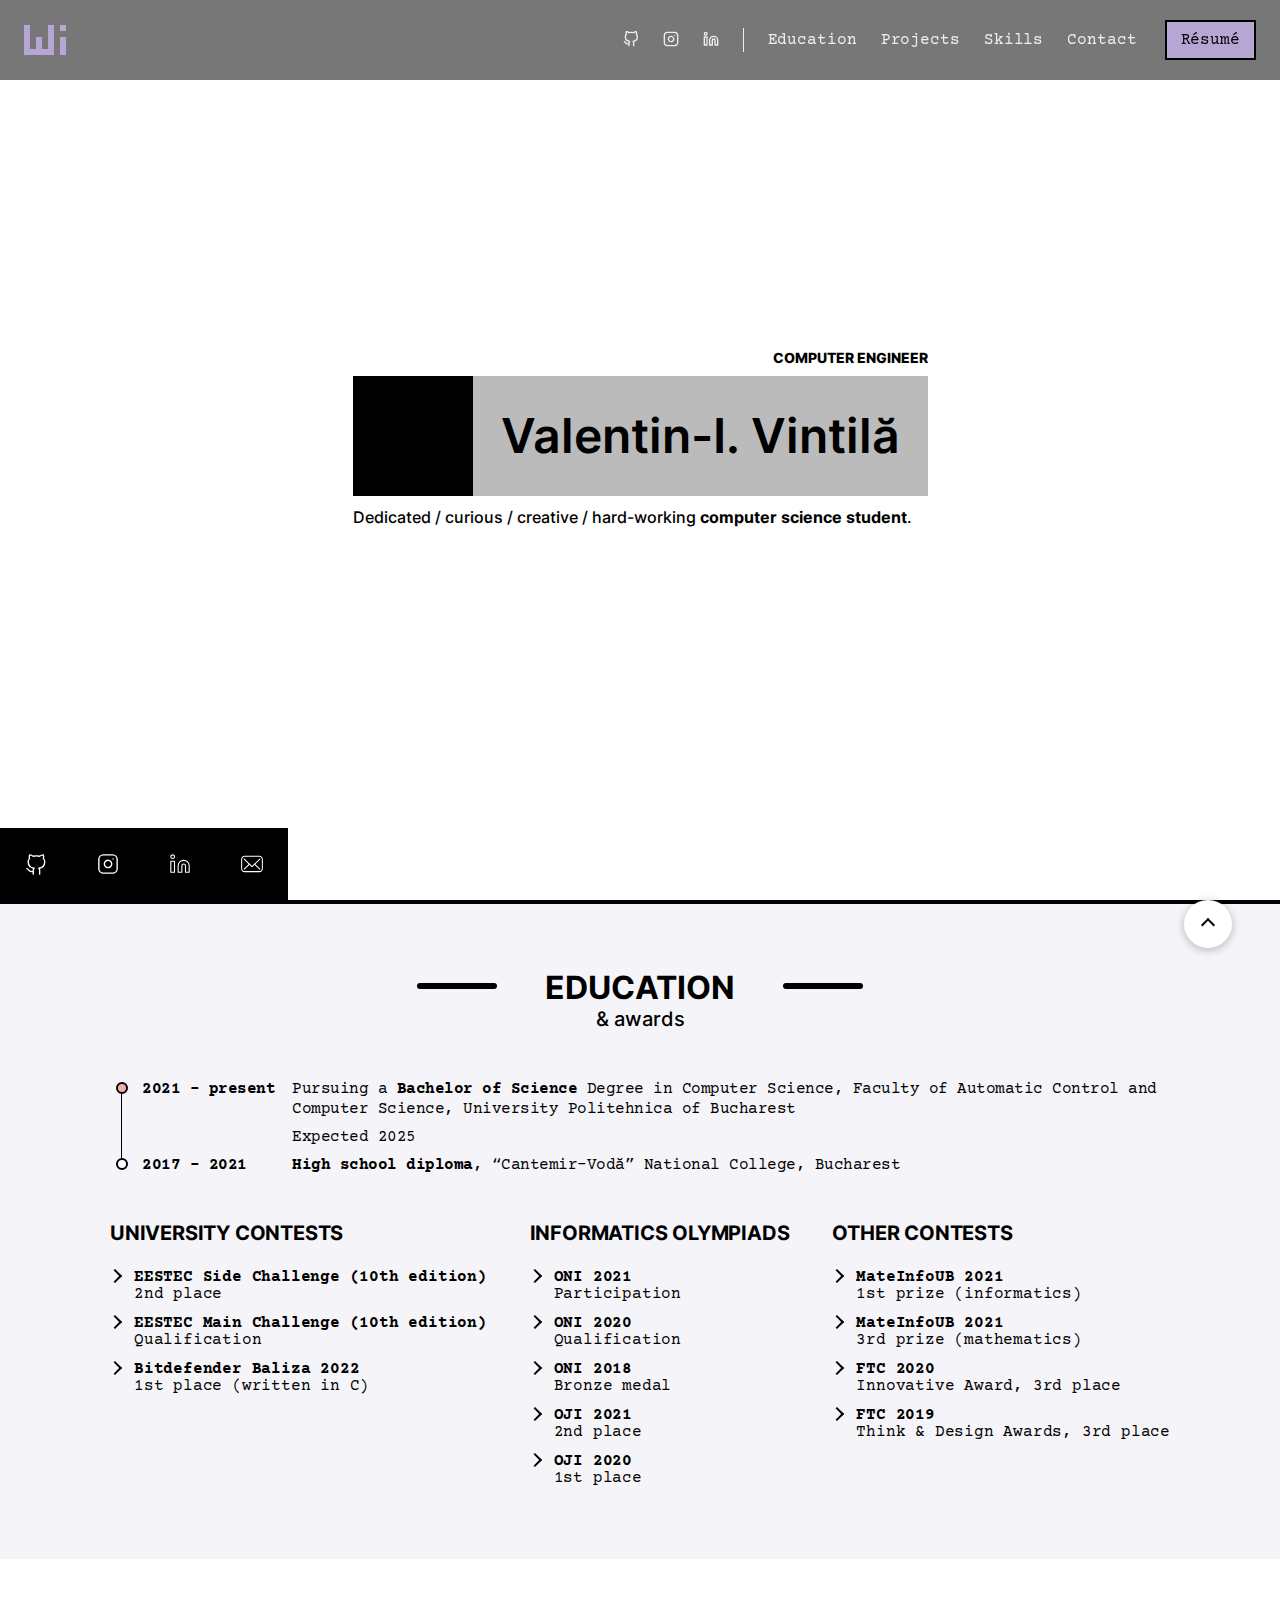
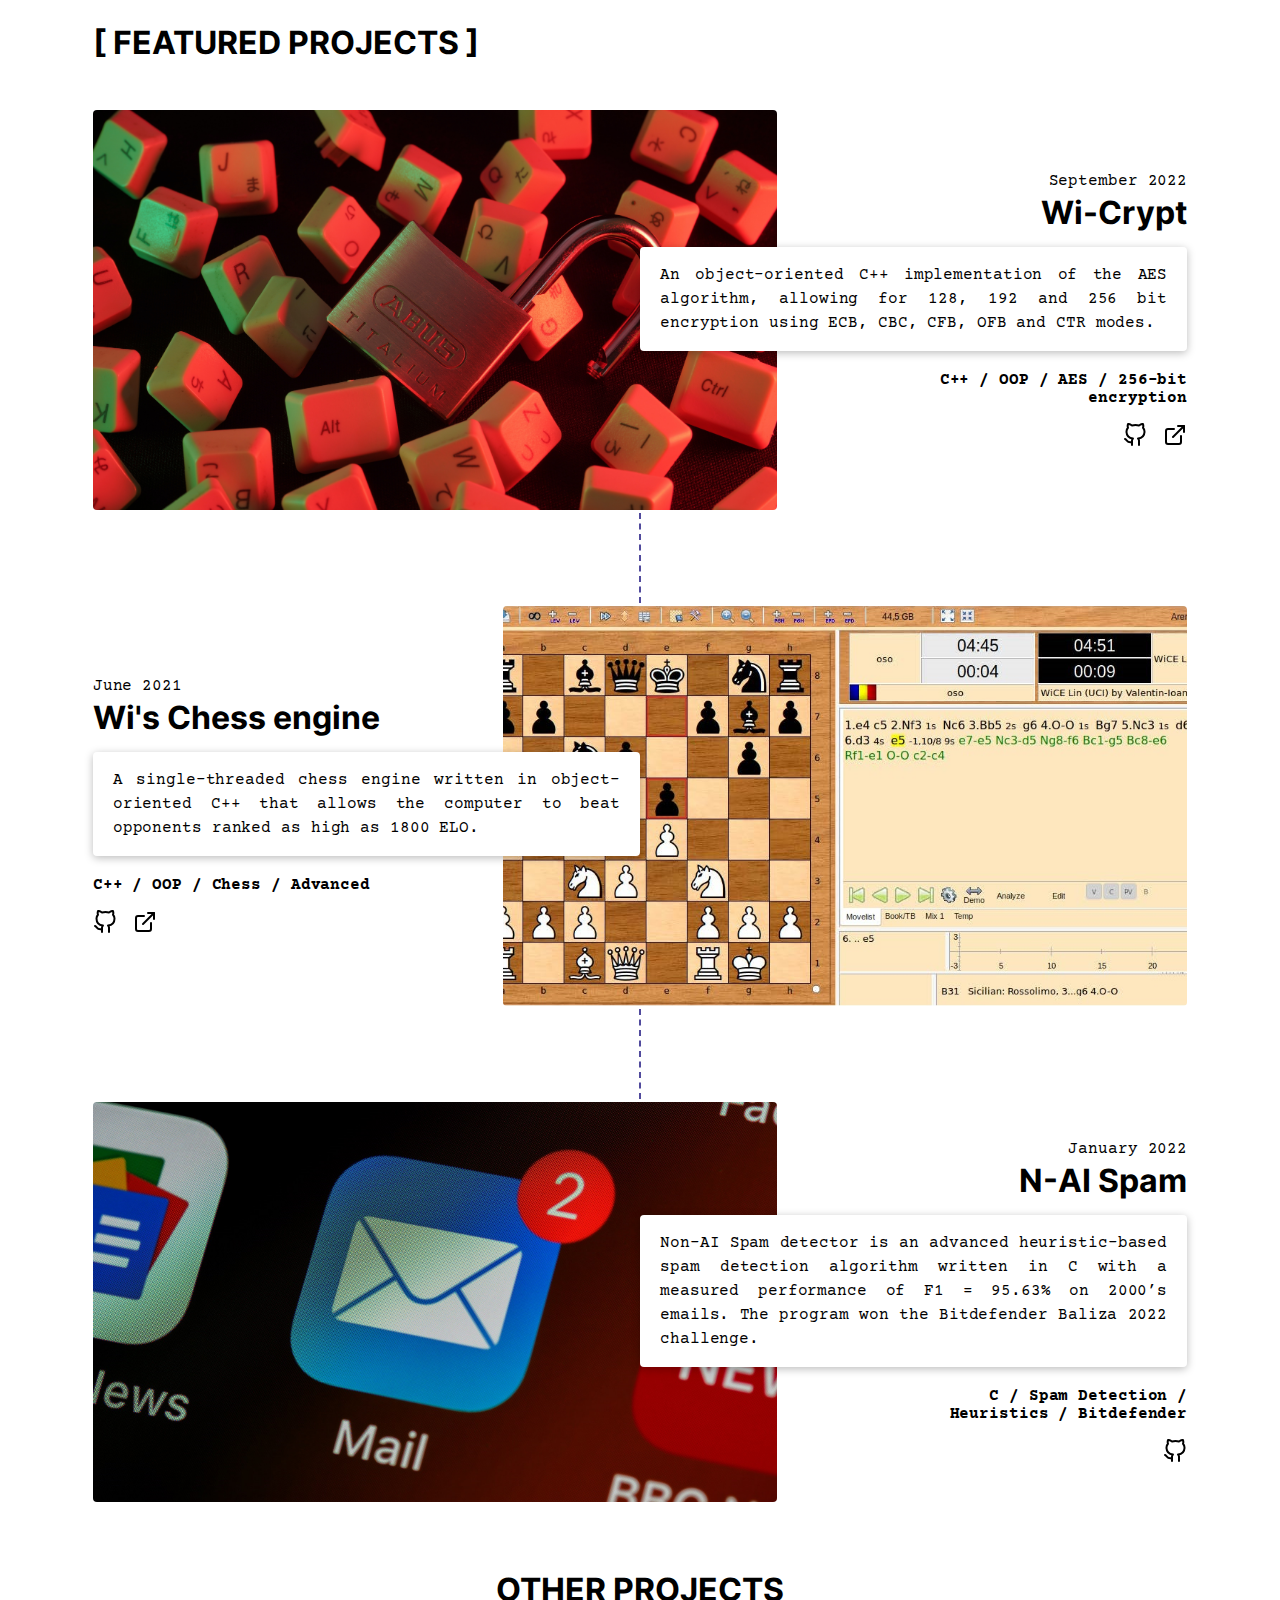
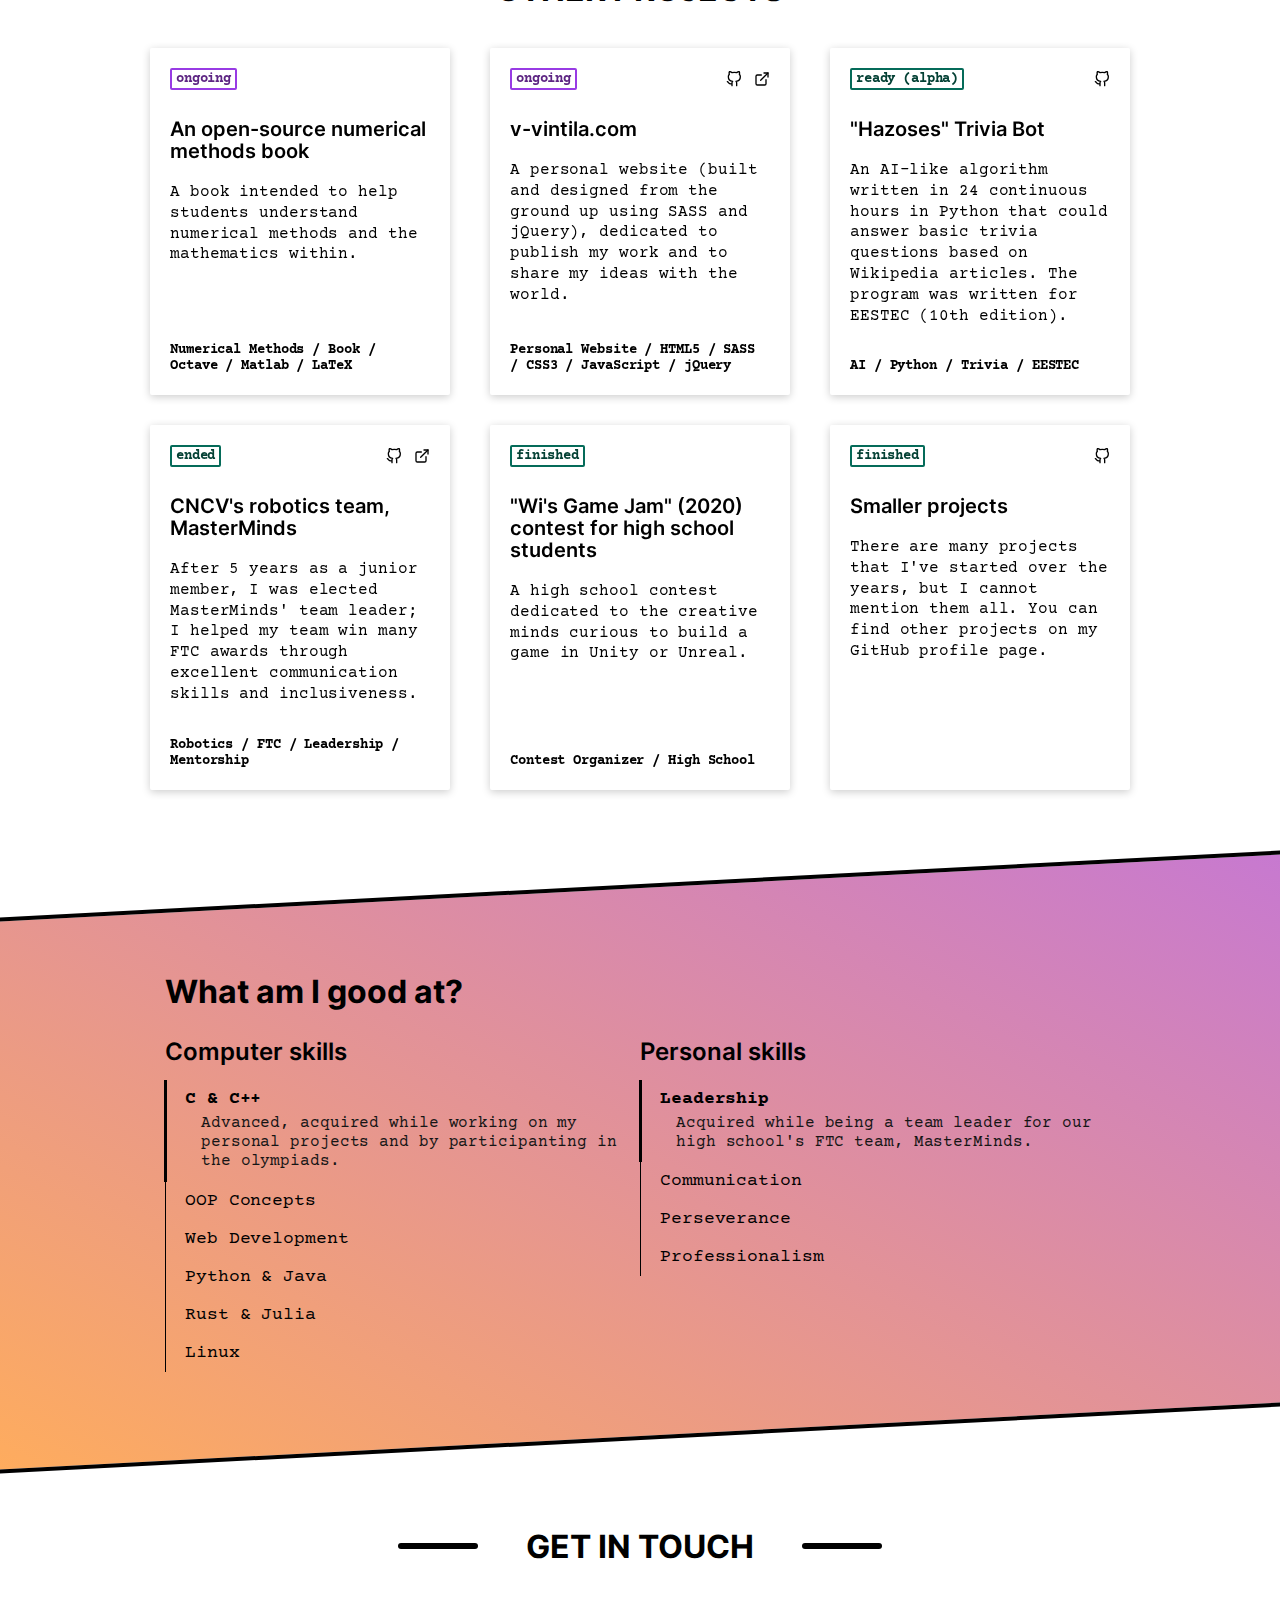
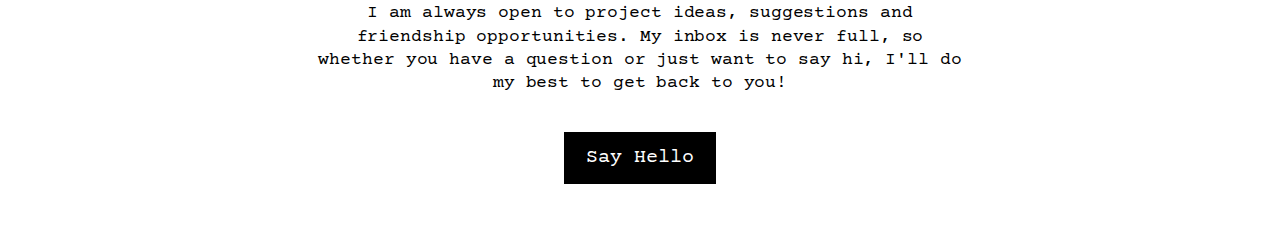
==== index.html @ 5bfdb010 "better front page - still not ready" ====
<!DOCTYPE html>
<html lang="en">
    <head>
		<meta charset="UTF-8">
		<meta http-equiv="X-UA-Compatible" content="IE=edge">
		<meta name="viewport" content="width=device-width, initial-scale=1.0">
        
		<script src="src/jquery-min.js"></script>

		<link rel="stylesheet" href="css/style.css">

        <title>Valentin [ v-vintila ]</title>
    </head>

    <body>
        <section id="index">
            <section id="index-nav-top">
                <div class="logo">
                    <a href="index.html">
                        <svg viewBox="0 0 56 40" height="40" width="56" xmlns="http://www.w3.org/2000/svg" fill="#000">
                            <polygon points="0,0 0,40, 16,40 16,32 8,32 8,0" />
                            <polygon points="16,16 16,40 32,40 32,32 24,32 24,16" />
                            <rect x="32" y="0" width="8" height="40" />
                            <rect x="48" y="0" width="8" height="8" />
                            <rect x="48" y="16" width="8" height="24" />
                        </svg>
                    </a>
                </div>
                <div class="real-options">
                    <div class="option">
                        <a class="img" href="https://github.com/w1bb">
                            <svg class="github" xmlns="http://www.w3.org/2000/svg" role="img" viewBox="0 0 24 24" fill="none" stroke="#000" stroke-width="2" stroke-linecap="round" stroke-linejoin="round" class="feather feather-github"><title>GitHub</title><path d="M9 19c-5 1.5-5-2.5-7-3m14 6v-3.87a3.37 3.37 0 0 0-.94-2.61c3.14-.35 6.44-1.54 6.44-7A5.44 5.44 0 0 0 20 4.77 5.07 5.07 0 0 0 19.91 1S18.73.65 16 2.48a13.38 13.38 0 0 0-7 0C6.27.65 5.09 1 5.09 1A5.07 5.07 0 0 0 5 4.77a5.44 5.44 0 0 0-1.5 3.78c0 5.42 3.3 6.61 6.44 7A3.37 3.37 0 0 0 9 18.13V22"></path></svg>
                        </a>
                    </div>
                    <div class="option">
                        <a class="img" href="https://www.instagram.com/vi.vintila/">
                            <svg class="ig" xmlns="http://www.w3.org/2000/svg" role="img" viewBox="0 0 24 24" fill="none" stroke="#000" stroke-width="2" stroke-linecap="round" stroke-linejoin="round" class="feather feather-instagram"><title>Instagram</title><rect x="2" y="2" width="20" height="20" rx="5" ry="5"></rect><path d="M16 11.37A4 4 0 1 1 12.63 8 4 4 0 0 1 16 11.37z"></path><line x1="17.5" y1="6.5" x2="17.51" y2="6.5"></line></svg>
                        </a>
                    </div>
                    <div class="option">
                        <a class="img" href="https://linkedin.com/in/valentin-vintila">
                            <svg class="linkedin" xmlns="http://www.w3.org/2000/svg" role="img" viewBox="0 0 24 24" fill="none" stroke="#000" stroke-width="2" stroke-linecap="round" stroke-linejoin="round" class="feather feather-linkedin"><title>LinkedIn</title><path d="M16 8a6 6 0 0 1 6 6v7h-4v-7a2 2 0 0 0-2-2 2 2 0 0 0-2 2v7h-4v-7a6 6 0 0 1 6-6z"></path><rect x="2" y="9" width="4" height="12"></rect><circle cx="4" cy="4" r="2"></circle></svg>
                        </a>
                    </div>
                    <span class="separator"></span>
                    <div id="text-options">
                        <div class="option option-text">
                            <a class="text" href="#learn-path" onclick="$('#text-options').removeClass('visible');">Education</a>
                        </div>
                        <div class="option option-text">
                            <a class="text" href="#projects" onclick="$('#text-options').removeClass('visible');">Projects</a>
                        </div>
                        <div class="option option-text">
                            <a class="text" href="#skills" onclick="$('#text-options').removeClass('visible');">Skills</a>
                        </div>
                        <div class="option option-text">
                            <a class="text" href="#get-in-touch" onclick="$('#text-options').removeClass('visible');">Contact</a>
                        </div>
                        <div id="close-button" onclick="$('#text-options').removeClass('visible');">
                            
                        </div>
                    </div>
                </div>
                <div class="download-resume">
                    <a href="download/resume.pdf">
                        <span>Résumé</span>
                    </a>
                </div>
                <div id="burger-menu-icon" onclick="$('#text-options').addClass('visible')">
                    <div class="line"></div>
                    <div class="line"></div>
                    <div class="line"></div>
                </div>
            </section>

            <div id="go-to-top">
                <div class="btn" onclick="go_to_top()"></div>
            </div>

            <section id="index-content">
                <section id="front-page">
                    <div id="front-page-img">
                        <div class="over-filter"></div>
                    </div>
                    <div class="front-page-social-wrapper">
                        <a href="https://github.com/w1bb">
                            <svg class="github" xmlns="http://www.w3.org/2000/svg" role="img" viewBox="0 0 24 24" fill="none" stroke="#fff" stroke-width="1.5" stroke-linecap="round" stroke-linejoin="round" class="feather feather-github"><title>GitHub</title><path d="M9 19c-5 1.5-5-2.5-7-3m14 6v-3.87a3.37 3.37 0 0 0-.94-2.61c3.14-.35 6.44-1.54 6.44-7A5.44 5.44 0 0 0 20 4.77 5.07 5.07 0 0 0 19.91 1S18.73.65 16 2.48a13.38 13.38 0 0 0-7 0C6.27.65 5.09 1 5.09 1A5.07 5.07 0 0 0 5 4.77a5.44 5.44 0 0 0-1.5 3.78c0 5.42 3.3 6.61 6.44 7A3.37 3.37 0 0 0 9 18.13V22"></path></svg>
                        </a>
                        <a href="https://www.instagram.com/vi.vintila/">
                            <svg class="ig" xmlns="http://www.w3.org/2000/svg" role="img" viewBox="0 0 24 24" fill="none" stroke="#fff" stroke-width="1.5" stroke-linecap="round" stroke-linejoin="round" class="feather feather-instagram"><title>Instagram</title><rect x="2" y="2" width="20" height="20" rx="5" ry="5"></rect><path d="M16 11.37A4 4 0 1 1 12.63 8 4 4 0 0 1 16 11.37z"></path><line x1="17.5" y1="6.5" x2="17.51" y2="6.5"></line></svg>
                        </a>
                        <a href="https://linkedin.com/in/valentin-vintila">
                            <svg class="linkedin" xmlns="http://www.w3.org/2000/svg" role="img" viewBox="0 0 24 24" fill="none" stroke="#fff" stroke-width="1.2" stroke-linecap="round" stroke-linejoin="round" class="feather feather-linkedin"><title>LinkedIn</title><path d="M16 8a6 6 0 0 1 6 6v7h-4v-7a2 2 0 0 0-2-2 2 2 0 0 0-2 2v7h-4v-7a6 6 0 0 1 6-6z"></path><rect x="2" y="9" width="4" height="12"></rect><circle cx="4" cy="4" r="2"></circle></svg>
                        </a>
                        <a href="mailto:vintilavalentinioan@gmail.com">
                            <svg version="1.1" viewBox="0 0 256 256" xml:space="preserve" xmlns="http://www.w3.org/2000/svg">
                                <g transform="translate(1.4066 1.4066) scale(2.81)" fill="#fff" stroke-linecap="round">
                                    <path d="m75.546 78.738h-61.091c-7.971 0-14.455-6.484-14.455-14.455v-38.567c0-7.97 6.485-14.455 14.455-14.455h61.091c7.97 0 14.454 6.485 14.454 14.455v38.567c0 7.971-6.484 14.455-14.454 14.455zm-61.091-63.25c-5.64 0-10.228 4.588-10.228 10.228v38.567c0 5.64 4.588 10.229 10.228 10.229h61.091c5.64 0 10.228-4.589 10.228-10.229v-38.567c0-5.64-4.588-10.228-10.228-10.228h-61.091z"/>
                                    <path d="m11.044 25.917c10.804 10.528 21.608 21.055 32.412 31.583 2.014 1.962 5.105-1.122 3.088-3.088-10.804-10.527-21.608-21.055-32.412-31.582-2.014-1.963-5.105 1.122-3.088 3.087z"/>
                                    <path d="m46.544 57.5c10.804-10.527 21.608-21.055 32.412-31.582 2.016-1.965-1.073-5.051-3.088-3.088-10.804 10.527-21.608 21.055-32.412 31.582-2.016 1.965 1.073 5.051 3.088 3.088z"/>
                                    <path d="m78.837 64.952c-7.189-6.818-14.379-13.635-21.568-20.453-2.039-1.933-5.132 1.149-3.088 3.088 7.189 6.818 14.379 13.635 21.568 20.453 2.039 1.933 5.132-1.15 3.088-3.088z"/>
                                    <path d="m14.446 68.039c7.189-6.818 14.379-13.635 21.568-20.453 2.043-1.938-1.048-5.022-3.088-3.088-7.189 6.818-14.379 13.635-21.568 20.453-2.043 1.938 1.048 5.023 3.088 3.088z"/>
                                </g>
                            </svg>
                        </a>
                    </div>
                    <div class="front-page-name-wrapper">
                        <div class="front-page-name">
                            <div class="img-wrapper"></div>
                            <div class="name-wrapper">
                                <div class="name">Valentin-I. Vintilă</div>
                            </div>
                            <div class="position-wrapper">
                                <div class="position">Computer Engineer</div>
                            </div>
                            <div class="marquee-wrapper">
                                <div class="marquee">
                                    <div>
                                        <span>Dedicated / curious / creative / hard-working <b>computer science student</b>.</span>
                                        <span>Dedicated / curious / creative / hard-working <b>computer science student</b>.</span>
                                    </div>
                                </div>
                            </div>
                        </div>
                    </div>
                </section>

                <section id="learn-path">
                    <div class="learn-path-content">
                        <div class="title">Education</div>
                        <div>&amp; awards</div>
                        <div class="items">
                            <div class="item">
                                <div class="time start">2021 - present</div>
                                <div class="details">
                                    <div>Pursuing a <b>Bachelor of Science</b> Degree in Computer Science, Faculty of Automatic Control and Computer Science, University Politehnica of Bucharest</div>
                                    <div>Expected 2025</div>
                                </div>
                            </div>
                            <div class="item">
                                <div class="time end">2017 - 2021</div>
                                <div class="details">
                                    <div><b>High school diploma</b>, “Cantemir-Vodă” National College, Bucharest</div>
                                </div>
                            </div>
                        </div>
                        <div class="all-awards">
                            <div class="one-award left">
                                <div class="award-section-title">University Contests</div>
                                <div class="awards">
                                    <div class="award">
                                        <div class="award">
                                            <div class="name nd">EESTEC Side Challenge (10th edition)</div>
                                            <div class="result">2nd place</div>
                                        </div>
                                        <div class="award">
                                            <div class="name">EESTEC Main Challenge (10th edition)</div>
                                            <div class="result">Qualification</div>
                                        </div>
                                        <div class="award">
                                            <div class="name st">Bitdefender Baliza 2022</div>
                                            <div class="result">1st place (written in C)</div>
                                        </div>
                                    </div>
                                </div>
                            </div>
                            <div class="one-award right">
                                <div class="award-section-title">Informatics Olympiads</div>
                                <div class="awards">
                                    <div class="award">
                                        <div class="award">
                                            <div class="name">ONI 2021</div>
                                            <div class="result">Participation</div>
                                        </div>
                                        <div class="award">
                                            <div class="name">ONI 2020</div>
                                            <div class="result">Qualification</div>
                                        </div>
                                        <div class="award">
                                            <div class="name rd">ONI 2018</div>
                                            <div class="result">Bronze medal</div>
                                        </div>
                                        <div class="award">
                                            <div class="name nd">OJI 2021</div>
                                            <div class="result">2nd place</div>
                                        </div>
                                        <div class="award">
                                            <div class="name st">OJI 2020</div>
                                            <div class="result">1st place</div>
                                        </div>
                                    </div>
                                </div>
                            </div>
                            <div class="one-award center">
                                <div class="award-section-title">Other contests</div>
                                <div class="awards">
                                    <div class="award">
                                        <div class="award">
                                            <div class="name st">MateInfoUB 2021</div>
                                            <div class="result">1st prize (informatics)</div>
                                        </div>
                                        <div class="award">
                                            <div class="name rd">MateInfoUB 2021</div>
                                            <div class="result">3rd prize (mathematics)</div>
                                        </div>
                                        <div class="award">
                                            <div class="name rd">FTC 2020</div>
                                            <div class="result">Innovative Award, 3rd place</div>
                                        </div>
                                        <div class="award">
                                            <div class="name rd">FTC 2019</div>
                                            <div class="result">Think & Design Awards, 3rd place</div>
                                        </div>
                                    </div>
                                </div>
                            </div>
                        </div>
                    </div>
                </section>

                <section id="projects">
                    <div class="projects-content">
                        <div class="title">[ Featured Projects ]</div>
                        <div class="content">
                            <div class="project left">
                                <div class="img WI-CRYPT"></div>
                                <div class="text article-trigger proj-WI-CRYPT">
                                    <div class="date-info">September 2022</div>
                                    <div class="project-title">Wi-Crypt</div>
                                    <div class="project-description">
                                        An object-oriented C++ implementation of the AES algorithm, allowing for 128, 192 and 256 bit encryption using ECB, CBC, CFB, OFB and CTR modes.
                                    </div>
                                    <div class="tags">C++ / OOP / AES / 256-bit encryption</div>
                                    <div class="links">
                                        <a href="https://www.github.com/w1bb" class="to-github">
                                            <svg xmlns="http://www.w3.org/2000/svg" role="img" viewBox="0 0 24 24" fill="none" stroke="black" stroke-width="2" stroke-linecap="round" stroke-linejoin="round" class="feather feather-github"><title>GitHub</title><path d="M9 19c-5 1.5-5-2.5-7-3m14 6v-3.87a3.37 3.37 0 0 0-.94-2.61c3.14-.35 6.44-1.54 6.44-7A5.44 5.44 0 0 0 20 4.77 5.07 5.07 0 0 0 19.91 1S18.73.65 16 2.48a13.38 13.38 0 0 0-7 0C6.27.65 5.09 1 5.09 1A5.07 5.07 0 0 0 5 4.77a5.44 5.44 0 0 0-1.5 3.78c0 5.42 3.3 6.61 6.44 7A3.37 3.37 0 0 0 9 18.13V22"></path></svg>
                                        </a>
                                        <a href="https://en.wikipedia.org/wiki/Advanced_Encryption_Standard" class="to-github">
                                            <svg xmlns="http://www.w3.org/2000/svg" role="img" viewBox="0 0 24 24" fill="none" stroke="black" stroke-width="2" stroke-linecap="round" stroke-linejoin="round" class="feather feather-external-link"><title>External Link</title><path d="M18 13v6a2 2 0 0 1-2 2H5a2 2 0 0 1-2-2V8a2 2 0 0 1 2-2h6"></path><polyline points="15 3 21 3 21 9"></polyline><line x1="10" y1="14" x2="21" y2="3"></line></svg>
                                        </a>
                                    </div>
                                </div>
                            </div>
                            <div class="project right">
                                <div class="img WICE"></div>
                                <div class="text article-trigger proj-WICE">
                                    <div class="date-info">June 2021</div>
                                    <div class="project-title">Wi's Chess engine</div>
                                    <div class="project-description">
                                        A single-threaded chess engine written in object-oriented C++ that allows the computer to beat opponents ranked as high as 1800 ELO.
                                    </div>
                                    <div class="tags">C++ / OOP / Chess / Advanced</div>
                                    <div class="links">
                                        <a href="https://www.github.com/w1bb" class="to-github">
                                            <svg xmlns="http://www.w3.org/2000/svg" role="img" viewBox="0 0 24 24" fill="none" stroke="black" stroke-width="2" stroke-linecap="round" stroke-linejoin="round" class="feather feather-github"><title>GitHub</title><path d="M9 19c-5 1.5-5-2.5-7-3m14 6v-3.87a3.37 3.37 0 0 0-.94-2.61c3.14-.35 6.44-1.54 6.44-7A5.44 5.44 0 0 0 20 4.77 5.07 5.07 0 0 0 19.91 1S18.73.65 16 2.48a13.38 13.38 0 0 0-7 0C6.27.65 5.09 1 5.09 1A5.07 5.07 0 0 0 5 4.77a5.44 5.44 0 0 0-1.5 3.78c0 5.42 3.3 6.61 6.44 7A3.37 3.37 0 0 0 9 18.13V22"></path></svg>
                                        </a>
                                        <a href="https://en.wikipedia.org/wiki/Chess_engine" class="to-github">
                                            <svg xmlns="http://www.w3.org/2000/svg" role="img" viewBox="0 0 24 24" fill="none" stroke="black" stroke-width="2" stroke-linecap="round" stroke-linejoin="round" class="feather feather-external-link"><title>External Link</title><path d="M18 13v6a2 2 0 0 1-2 2H5a2 2 0 0 1-2-2V8a2 2 0 0 1 2-2h6"></path><polyline points="15 3 21 3 21 9"></polyline><line x1="10" y1="14" x2="21" y2="3"></line></svg>
                                        </a>
                                    </div>
                                </div>
                            </div>
                            <div class="project left last">
                                <div class="img N-AI-SPAM"></div>
                                <div class="text article-trigger proj-N-AI-SPAM">
                                    <div class="date-info">January 2022</div>
                                    <div class="project-title">N-AI Spam</div>
                                    <div class="project-description">
                                        Non-AI Spam detector is an advanced heuristic-based spam detection algorithm written in C with a measured performance of F1 = 95.63% on 2000’s emails. The program won the Bitdefender Baliza 2022 challenge.                                    </div>
                                    <div class="tags">C / Spam Detection / Heuristics / Bitdefender</div>
                                    <div class="links">
                                        <a href="https://www.github.com/w1bb" class="to-github">
                                            <svg xmlns="http://www.w3.org/2000/svg" role="img" viewBox="0 0 24 24" fill="none" stroke="black" stroke-width="2" stroke-linecap="round" stroke-linejoin="round" class="feather feather-github"><title>GitHub</title><path d="M9 19c-5 1.5-5-2.5-7-3m14 6v-3.87a3.37 3.37 0 0 0-.94-2.61c3.14-.35 6.44-1.54 6.44-7A5.44 5.44 0 0 0 20 4.77 5.07 5.07 0 0 0 19.91 1S18.73.65 16 2.48a13.38 13.38 0 0 0-7 0C6.27.65 5.09 1 5.09 1A5.07 5.07 0 0 0 5 4.77a5.44 5.44 0 0 0-1.5 3.78c0 5.42 3.3 6.61 6.44 7A3.37 3.37 0 0 0 9 18.13V22"></path></svg>
                                        </a>
                                    </div>
                                </div>
                            </div>
                        </div>
                    </div>
                </section>

                <section id="other-projects">
                    <div class="projects-content">
                        <div class="title">Other Projects</div>
                        <div class="content">
                            <div class="row">
                                <div class="item-wrapper">
                                    <div class="item article-trigger proj-MN" data-tilt data-tilt-reverse="true" data-tilt-max="5" data-tilt-scale="1.02">
                                        <div class="top-bar">
                                            <div class="status og">ongoing</div>
                                            <div class="links">
                                            </div>
                                        </div>
                                        <div class="project-title">An open-source numerical methods book</div>
                                        <div class="project-description">
                                            A book intended to help students understand numerical methods and the mathematics within.
                                        </div>
                                        <div class="tags">Numerical Methods / Book / Octave / Matlab / LaTeX</div>
                                    </div>
                                </div>
                                <div class="item-wrapper">
                                    <div class="item article-trigger proj-V-VINTILA" data-tilt data-tilt-reverse="true" data-tilt-max="5" data-tilt-scale="1.02">
                                        <div class="top-bar">
                                            <div class="status og">ongoing</div>
                                            <div class="links">
                                                <a href="https://www.github.com/w1bb" class="to-github">
                                                    <svg xmlns="http://www.w3.org/2000/svg" role="img" viewBox="0 0 24 24" fill="none" stroke="black" stroke-width="2" stroke-linecap="round" stroke-linejoin="round" class="feather feather-github"><title>GitHub</title><path d="M9 19c-5 1.5-5-2.5-7-3m14 6v-3.87a3.37 3.37 0 0 0-.94-2.61c3.14-.35 6.44-1.54 6.44-7A5.44 5.44 0 0 0 20 4.77 5.07 5.07 0 0 0 19.91 1S18.73.65 16 2.48a13.38 13.38 0 0 0-7 0C6.27.65 5.09 1 5.09 1A5.07 5.07 0 0 0 5 4.77a5.44 5.44 0 0 0-1.5 3.78c0 5.42 3.3 6.61 6.44 7A3.37 3.37 0 0 0 9 18.13V22"></path></svg>
                                                </a>
                                                <a href="https://v-vintila.com" class="">
                                                    <svg xmlns="http://www.w3.org/2000/svg" role="img" viewBox="0 0 24 24" fill="none" stroke="black" stroke-width="2" stroke-linecap="round" stroke-linejoin="round" class="feather feather-external-link"><title>External Link</title><path d="M18 13v6a2 2 0 0 1-2 2H5a2 2 0 0 1-2-2V8a2 2 0 0 1 2-2h6"></path><polyline points="15 3 21 3 21 9"></polyline><line x1="10" y1="14" x2="21" y2="3"></line></svg>
                                                </a>
                                            </div>
                                        </div>
                                        <div class="project-title">v-vintila.com</div>
                                        <div class="project-description">
                                            A personal website (built and designed from the ground up using SASS and jQuery), dedicated to publish my work and to share my ideas with the world.
                                        </div>
                                        <div class="tags">Personal Website / HTML5 / SASS / CSS3 / JavaScript / jQuery</div>
                                    </div>
                                </div>
                                <div class="item-wrapper">
                                    <div class="item article-trigger proj-HAZOSES" data-tilt data-tilt-reverse="true" data-tilt-max="5" data-tilt-scale="1.02">
                                        <div class="top-bar">
                                            <div class="status done">ready (alpha)</div>
                                            <div class="links">
                                                <a href="https://www.github.com/w1bb" class="to-github">
                                                    <svg xmlns="http://www.w3.org/2000/svg" role="img" viewBox="0 0 24 24" fill="none" stroke="black" stroke-width="2" stroke-linecap="round" stroke-linejoin="round" class="feather feather-github"><title>GitHub</title><path d="M9 19c-5 1.5-5-2.5-7-3m14 6v-3.87a3.37 3.37 0 0 0-.94-2.61c3.14-.35 6.44-1.54 6.44-7A5.44 5.44 0 0 0 20 4.77 5.07 5.07 0 0 0 19.91 1S18.73.65 16 2.48a13.38 13.38 0 0 0-7 0C6.27.65 5.09 1 5.09 1A5.07 5.07 0 0 0 5 4.77a5.44 5.44 0 0 0-1.5 3.78c0 5.42 3.3 6.61 6.44 7A3.37 3.37 0 0 0 9 18.13V22"></path></svg>
                                                </a>
                                            </div>
                                        </div>
                                        <div class="project-title">"Hazoses" Trivia Bot</div>
                                        <div class="project-description">
                                            An AI-like algorithm written in 24 continuous hours in Python that could answer basic trivia questions based on Wikipedia articles. The program was written for EESTEC (10th edition).
                                        </div>
                                        <div class="tags">AI / Python / Trivia / EESTEC</div>
                                    </div>
                                </div>
                            </div>
                            <div class="row">
                                <div class="item-wrapper">
                                    <div class="item article-trigger proj-MasterMinds" data-tilt data-tilt-reverse="true" data-tilt-max="5" data-tilt-scale="1.02">
                                        <div class="top-bar">
                                            <div class="status done">ended</div>
                                            <div class="links">
                                                <a href="https://www.github.com/w1bb" class="to-github">
                                                    <svg xmlns="http://www.w3.org/2000/svg" role="img" viewBox="0 0 24 24" fill="none" stroke="black" stroke-width="2" stroke-linecap="round" stroke-linejoin="round" class="feather feather-github"><title>GitHub</title><path d="M9 19c-5 1.5-5-2.5-7-3m14 6v-3.87a3.37 3.37 0 0 0-.94-2.61c3.14-.35 6.44-1.54 6.44-7A5.44 5.44 0 0 0 20 4.77 5.07 5.07 0 0 0 19.91 1S18.73.65 16 2.48a13.38 13.38 0 0 0-7 0C6.27.65 5.09 1 5.09 1A5.07 5.07 0 0 0 5 4.77a5.44 5.44 0 0 0-1.5 3.78c0 5.42 3.3 6.61 6.44 7A3.37 3.37 0 0 0 9 18.13V22"></path></svg>
                                                </a>
                                                <a href="https://www.cncv.ro/cncv-150-ani/gala-aniversara-150-ani/" class="to-other">
                                                    <svg xmlns="http://www.w3.org/2000/svg" role="img" viewBox="0 0 24 24" fill="none" stroke="black" stroke-width="2" stroke-linecap="round" stroke-linejoin="round" class="feather feather-external-link"><title>External Link</title><path d="M18 13v6a2 2 0 0 1-2 2H5a2 2 0 0 1-2-2V8a2 2 0 0 1 2-2h6"></path><polyline points="15 3 21 3 21 9"></polyline><line x1="10" y1="14" x2="21" y2="3"></line></svg>
                                                </a>
                                            </div>
                                        </div>
                                        <div class="project-title">CNCV's robotics team, MasterMinds</div>
                                        <div class="project-description">
                                            After 5 years as a junior member, I was elected MasterMinds' team leader; I helped my team win many FTC awards through excellent communication skills and inclusiveness.
                                        </div>
                                        <div class="tags">Robotics / FTC / Leadership / Mentorship</div>
                                    </div>
                                </div>
                                <div class="item-wrapper">
                                    <div class="item article-trigger proj-WGJ" data-tilt data-tilt-reverse="true" data-tilt-max="5" data-tilt-scale="1.02">
                                        <div class="top-bar">
                                            <div class="status done">finished</div>
                                            <div class="links">
                                            </div>
                                        </div>
                                        <div class="project-title">"Wi's Game Jam" (2020) contest for high school students</div>
                                        <div class="project-description">
                                            A high school contest dedicated to the creative minds curious to build a game in Unity or Unreal.
                                        </div>
                                        <div class="tags">Contest Organizer / High School</div>
                                    </div>
                                </div>
                                <div class="item-wrapper">
                                    <div class="item" data-tilt data-tilt-reverse="true" data-tilt-max="5" data-tilt-scale="1.02">
                                        <div class="top-bar">
                                            <div class="status done">finished</div>
                                            <div class="links">
                                                <a href="https://www.github.com/w1bb" class="to-github">
                                                    <svg xmlns="http://www.w3.org/2000/svg" role="img" viewBox="0 0 24 24" fill="none" stroke="black" stroke-width="2" stroke-linecap="round" stroke-linejoin="round" class="feather feather-github"><title>GitHub</title><path d="M9 19c-5 1.5-5-2.5-7-3m14 6v-3.87a3.37 3.37 0 0 0-.94-2.61c3.14-.35 6.44-1.54 6.44-7A5.44 5.44 0 0 0 20 4.77 5.07 5.07 0 0 0 19.91 1S18.73.65 16 2.48a13.38 13.38 0 0 0-7 0C6.27.65 5.09 1 5.09 1A5.07 5.07 0 0 0 5 4.77a5.44 5.44 0 0 0-1.5 3.78c0 5.42 3.3 6.61 6.44 7A3.37 3.37 0 0 0 9 18.13V22"></path></svg>
                                                </a>
                                            </div>
                                        </div>
                                        <div class="project-title">Smaller projects</div>
                                        <div class="project-description">
                                            There are many projects that I've started over the years, but I cannot mention them all. You can find other projects on my GitHub profile page.
                                        </div>
                                        <div class="tags"></div>
                                    </div>
                                </div>
                            </div>
                        </div>
                    </div>
                </section>

                <section id="skills">
                    <div class="skills-content">
                        <div class="title">What am I good at?</div>
                        <div class="select-skills">
                            <div class="selection-list">
                                <div class="subtitle">Computer skills</div>
                                <div class="choices">
                                    <div class="choice active" onclick="index_skills_selectSkill(this)">
                                        <div class="choice-name">C &amp; C++</div>
                                        <div class="choice-description">
                                            Advanced, acquired while working on my personal projects and by participanting in the olympiads.
                                        </div>
                                    </div>
                                    <div class="choice" onclick="index_skills_selectSkill(this)">
                                        <div class="choice-name">OOP Concepts</div>
                                        <div class="choice-description">
                                            Advanced, developed for my CS homework and personal projects.
                                        </div>
                                    </div>
                                    <div class="choice" onclick="index_skills_selectSkill(this)">
                                        <div class="choice-name">Web Development</div>
                                        <div class="choice-description">
                                            Intermediate in HTML5, CSS3 (SASS) and JS (jQuery), proven by this website, which was built from the ground up.
                                        </div>
                                    </div>
                                    <div class="choice" onclick="index_skills_selectSkill(this)">
                                        <div class="choice-name">Python &amp; Java</div>
                                        <div class="choice-description">
                                            Intermediate knowledge, learnt in university.
                                        </div>
                                    </div>
                                    <div class="choice" onclick="index_skills_selectSkill(this)">
                                        <div class="choice-name">Rust &amp; Julia</div>
                                        <div class="choice-description">
                                            Basic knowledge, since their usage is increasing worldwide.
                                        </div>
                                    </div>
                                    <div class="choice" onclick="index_skills_selectSkill(this)">
                                        <div class="choice-name">Linux</div>
                                        <div class="choice-description">
                                            Intermediate user (I use Arch, by the way).
                                        </div>
                                    </div>
                                </div>
                            </div>
                            <div class="selection-list">
                                <div class="subtitle">Personal skills</div>
                                <div class="choices">
                                    <div class="choice active" onclick="index_skills_selectSkill(this)">
                                        <div class="choice-name">Leadership</div>
                                        <div class="choice-description">
                                            Acquired while being a team leader for our high school's FTC team, MasterMinds.
                                        </div>
                                    </div>
                                    <div class="choice" onclick="index_skills_selectSkill(this)">
                                        <div class="choice-name">Communication</div>
                                        <div class="choice-description">
                                            Developed while teaching others how to code.
                                        </div>
                                    </div>
                                    <div class="choice" onclick="index_skills_selectSkill(this)">
                                        <div class="choice-name">Perseverance</div>
                                        <div class="choice-description">
                                            Proven by the many attempts to qualify for the National Informatics Olympiad (ONI).
                                        </div>
                                    </div>
                                    <div class="choice" onclick="index_skills_selectSkill(this)">
                                        <div class="choice-name">Professionalism</div>
                                        <div class="choice-description">
                                            Demonstated by the attention to detail found in my code.
                                        </div>
                                    </div>
                                </div>
                            </div>
                        </div>
                    </div>
                </section>

                <section id="get-in-touch">
                    <div class="get-in-touch-content">
                        <div class="title">Get in touch</div>
                        <div class="description">I am always open to project ideas, suggestions and friendship opportunities. My inbox is never full, so whether you have a question or just want to say hi, I'll do my best to get back to you!</div>
                        <a class="button" href="mailto:vintilavalentinioan@gmail.com">
                            <span>Say Hello</span>                            
                        </a>
                    </div>
                </section>
            </section>
        </section>

        <section id="article">
            <div class="wrapper">
                <div class="content">
                    <div class="top-banner">
                        <div class="close-btn-wrapper">
                            <div class="close-btn" id="article-close-btn"></div>
                        </div>
                    </div>
                    <div class="main-info" id="article-main-info">
                        
                    </div>
                </div>
            </div>
        </section>

		<script src="src/index.js"></script>
        <script type="text/javascript" src="src/vanilla-tilt.js"></script>
    </body>
</html>
---- css/style.css ----
@font-face {
  font-family: Inter;
  src: url("../fonts/Inter/Inter-Thin.ttf");
  font-weight: 100;
}
@font-face {
  font-family: Inter;
  src: url("../fonts/Inter/Inter-ExtraLight.ttf");
  font-weight: 200;
}
@font-face {
  font-family: Inter;
  src: url("../fonts/Inter/Inter-Light.ttf");
  font-weight: 300;
}
@font-face {
  font-family: Inter;
  src: url("../fonts/Inter/Inter-Regular.ttf");
  font-weight: 400;
}
@font-face {
  font-family: Inter;
  src: url("../fonts/Inter/Inter-Medium.ttf");
  font-weight: 500;
}
@font-face {
  font-family: Inter;
  src: url("../fonts/Inter/Inter-SemiBold.ttf");
  font-weight: 600;
}
@font-face {
  font-family: Inter;
  src: url("../fonts/Inter/Inter-Bold.ttf");
  font-weight: 700;
}
@font-face {
  font-family: Inter;
  src: url("../fonts/Inter/Inter-ExtraBold.ttf");
  font-weight: 800;
}
@font-face {
  font-family: Inter;
  src: url("../fonts/Inter/Inter-Black.ttf");
  font-weight: 900;
}
@font-face {
  font-family: Apex;
  src: url("../fonts/Apex/ApexMk2-LightCondensed.otf");
  font-weight: 300;
}
@font-face {
  font-family: Apex;
  src: url("../fonts/Apex/ApexMk2-Regular.otf");
  font-weight: 400;
}
@font-face {
  font-family: Apex;
  src: url("../fonts/Apex/ApexMk2-BoldExtended.otf");
  font-weight: 500;
}
@font-face {
  font-family: Kale;
  src: url("../fonts/Kale/kale.otf");
  font-weight: 500;
}
@font-face {
  font-family: Courier-Prime;
  src: url("../fonts/Courier-Prime/CourierPrime-Regular.ttf");
  font-weight: 500;
}
@font-face {
  font-family: Courier-Prime;
  src: url("../fonts/Courier-Prime/CourierPrime-Bold.ttf");
  font-weight: 600;
}
@keyframes marquee {
  0% {
    left: 0;
  }
  100% {
    left: -110%;
  }
}
html {
  margin: 0;
  padding: 0;
  border: 0;
  outline: none;
}

body {
  margin: 0;
  padding: 0;
  border: none;
  outline: none;
  background-color: #fff;
}

#index #index-nav-top {
  width: 100%;
  position: fixed;
  top: 0;
  left: 0;
  right: 0;
  z-index: 100;
  display: flex;
  justify-content: flex-end;
  align-items: center;
  box-sizing: border-box;
  padding: 20px 24px 20px 24px;
  background: rgba(0, 0, 0, 0.5333333333);
  backdrop-filter: blur(12px);
  transition: all 0.3s cubic-bezier(0.7, 0, 0.2, 1);
}
#index #index-nav-top .logo {
  flex-shrink: 0;
  flex-grow: 1;
}
#index #index-nav-top .logo a {
  width: 42px;
  height: 30px;
  display: block;
}
#index #index-nav-top .logo a svg {
  width: 42px;
  height: 30px;
  fill: #b6a6d3;
  transition: fill 0.3s cubic-bezier(0.7, 0, 0.2, 1);
}
#index #index-nav-top .real-options {
  display: flex;
  justify-content: flex-start;
  align-items: center;
  flex-shrink: 0;
  flex-grow: 0;
}
#index #index-nav-top .real-options .separator {
  display: block;
  content: "";
  height: 24px;
  width: 1px;
  background-color: #eee;
  margin: 0 12px;
  transition: background-color 0.3s cubic-bezier(0.7, 0, 0.2, 1);
}
#index #index-nav-top .real-options #text-options {
  display: flex;
  justify-content: flex-start;
  align-items: center;
}
#index #index-nav-top .real-options .option .img {
  padding: 12px 12px;
}
#index #index-nav-top .real-options .option .img svg {
  width: 16px;
  height: 16px;
  stroke: #eee;
  transition: stroke 0.3s cubic-bezier(0.7, 0, 0.2, 1);
}
#index #index-nav-top .real-options .option .img svg.github {
  margin-top: 2px;
}
#index #index-nav-top .real-options .option .text {
  color: #eee;
  text-decoration: none;
  font-family: "Courier-Prime";
  font-size: 16px;
  line-height: 1;
  display: block;
  letter-spacing: -0.1px;
  position: relative;
  box-sizing: border-box;
  transition: color 0.3s cubic-bezier(0.7, 0, 0.2, 1);
  padding: 12px;
}
#index #index-nav-top .real-options .option .text::before {
  display: block;
  content: "";
  position: absolute;
  height: 2px;
  background-color: #eee;
  bottom: 10px;
  left: 12px;
  right: 12px;
  transform: scale(0);
  transition: transform 0.2s cubic-bezier(0.7, 0, 0.2, 1);
}
#index #index-nav-top .real-options .option .text:hover::before {
  transform: scale(1);
}
#index #index-nav-top #burger-menu-icon {
  display: none;
}
#index #index-nav-top .download-resume {
  padding-left: 16px;
  flex-shrink: 0;
  flex-grow: 0;
  transition: all 0.3s cubic-bezier(0.7, 0, 0.2, 1);
}
#index #index-nav-top .download-resume a {
  display: block;
  font-family: "Courier-Prime";
  font-size: 16px;
  color: #000;
  letter-spacing: -0.1px;
  text-decoration: none;
  border: solid 2px black;
  padding: 10px 14px;
  line-height: 1;
  background: #000;
  overflow: hidden;
  position: relative;
}
#index #index-nav-top .download-resume a::before {
  display: block;
  content: "";
  position: absolute;
  top: 0;
  left: 0;
  width: 100%;
  height: 100%;
  transition: transform 0.3s cubic-bezier(0.7, 0, 0.2, 1), background-color 0.3s cubic-bezier(0.7, 0, 0.2, 1);
  transform-origin: 100% 50%;
  box-sizing: border-box;
  background-color: #b6a6d3;
}
#index #index-nav-top .download-resume a:hover::before {
  transform: scale3d(0, 1, 1);
  transform-origin: 0% 50%;
}
#index #index-nav-top .download-resume a span {
  display: block;
  position: relative;
  overflow: hidden;
  transition: color 0.3s cubic-bezier(0.7, 0, 0.2, 1);
  color: #000;
}
#index #index-nav-top .download-resume a:hover span {
  color: #fff;
}
#index #index-nav-top.scrolled {
  background: #fff;
  box-shadow: rgba(0, 0, 0, 0.16) 0px 1px 4px;
}
#index #index-nav-top.scrolled .logo a svg {
  fill: #000;
}
#index #index-nav-top.scrolled .real-options .separator {
  background-color: #000;
}
#index #index-nav-top.scrolled .real-options .option .text {
  color: #000;
}
#index #index-nav-top.scrolled .real-options .option .text::before {
  background-color: #000;
}
#index #index-nav-top.scrolled .real-options .option .img svg {
  stroke: #000;
}
#index #index-nav-top.scrolled .download-resume a::before {
  background-color: #fff;
}

@media screen and (max-width: 900px) {
  #index #index-nav-top .real-options #text-options {
    position: fixed;
    z-index: 1000;
    top: 0;
    left: 100%;
    width: 100vw;
    height: 100vh;
    background: #000;
    display: flex;
    justify-content: center;
    align-items: stretch;
    flex-direction: column;
    box-sizing: border-box;
    padding: 0 10%;
    transition: left 0.3s cubic-bezier(0.7, 0, 0.2, 1);
  }
  #index #index-nav-top .real-options #text-options.visible {
    left: 0;
  }
  #index #index-nav-top .real-options #text-options .option {
    display: block;
    padding: calc(24px + (100vw - 412px) * 0.020618 + min(100vh - 500px, 0px) * 0.12) 0;
  }
  #index #index-nav-top .real-options #text-options .option a.text {
    display: inline;
    color: #eee;
    font-family: "Inter", sans-serif;
    font-weight: 500;
    font-size: 42px;
    font-size: calc(42px + (100vw - 412px) * 0.01546 + min(100vh - 500px, 0px) * 0.05);
    letter-spacing: 2px;
  }
  #index #index-nav-top .real-options #text-options .option a.text::before {
    background-color: #fff;
    transform: none;
  }
  #index #index-nav-top .real-options #text-options #close-button {
    display: block;
    width: calc(120px + (100vw - 500px) / 7.5);
    height: calc(120px + (100vw - 500px) / 7.5);
    position: absolute;
    top: 0;
    right: 0;
    cursor: pointer;
    background-image: url("../img/icons/close.svg");
    background-size: 50px;
    background-position: center;
    background-repeat: no-repeat;
  }
  #index #index-nav-top .real-options .separator {
    display: none;
  }
  #index #index-nav-top .download-resume {
    padding-right: 20px;
  }
  #index #index-nav-top #burger-menu-icon {
    display: block;
    width: 40px;
    height: 40px;
    cursor: pointer;
    display: flex;
    justify-content: space-between;
    align-items: stretch;
    flex-direction: column;
    box-sizing: border-box;
    padding: 10px 2px;
  }
  #index #index-nav-top #burger-menu-icon .line {
    flex-shrink: 0;
    flex-grow: 0;
    width: 100%;
    height: 2px;
    background-color: #000;
    border-radius: 2px;
  }
  #index #index-nav-top.scrolled .download-resume {
    padding-left: 16px;
  }
}
@media screen and (max-width: 500px) {
  #index #index-nav-top .real-options #text-options #close-button {
    width: 120px;
    height: 120px;
  }
}
@media screen and (max-width: 412px) {
  #index #index-nav-top .real-options #text-options .option {
    padding: calc(16px + (100vw - 320px) * 0.0869565 + min(100vh - 500px, 0px) * 0.12) 0;
  }
  #index #index-nav-top .real-options #text-options .option a.text {
    display: inline;
    color: #eee;
    font-family: "Inter", sans-serif;
    font-weight: 500;
    font-size: 42px;
    font-size: calc(32px + (100vw - 320px) * 0.108695 + min(100vh - 500px, 0px) * 0.05);
    letter-spacing: 2px;
  }
  #index #index-nav-top .real-options #text-options .option a.text::before {
    transform: scale(0);
  }
  #index #index-nav-top .real-options #text-options .option a.text::before {
    background-color: #fff;
  }
}
@media screen and (max-width: 400px) {
  #index #index-nav-top {
    padding-left: 12px;
  }
  #index #index-nav-top .logo {
    display: none;
  }
  #index #index-nav-top .real-options {
    flex-grow: 1;
  }
}
#index #go-to-top {
  position: fixed;
  bottom: -48px;
  right: 48px;
  z-index: 50;
  transition: bottom 0.3s cubic-bezier(0.7, 0, 0.2, 1), right 0.3s cubic-bezier(0.7, 0, 0.2, 1);
}
#index #go-to-top.visible {
  bottom: 48px;
}
#index #go-to-top .btn {
  width: 48px;
  height: 48px;
  background-color: #fff;
  border-radius: 50%;
  box-shadow: rgba(0, 0, 0, 0.2666666667) 0px 2px 8px 0px;
  cursor: pointer;
  position: relative;
  transition: transform 0.2s ease-out;
}
#index #go-to-top .btn:hover {
  transform: translateY(-2px);
}
#index #go-to-top .btn::before {
  width: 8px;
  height: 8px;
  position: absolute;
  content: "";
  display: block;
  left: calc(50% - 5px);
  top: calc(50% - 4px);
  border-top: solid 2px black;
  border-right: solid 2px black;
  transform: rotate(-45deg);
}

@media screen and (max-width: 480px) {
  #index #go-to-top {
    bottom: -32px;
    right: 32px;
  }
  #index #go-to-top.visible {
    bottom: 32px;
  }
}
#index #index-content #front-page {
  height: 100vh;
  width: 100%;
  position: relative;
  overflow: hidden;
  display: flex;
  justify-content: center;
  align-items: flex-start;
}
#index #index-content #front-page #front-page-img {
  height: 100%;
  width: 100%;
  backgroud: red;
  background-image: url("../img/pexels-eberhard-grossgasteiger-1097491.jpg");
  background-size: 1920px;
  background-repeat: no-repeat;
  background-position-y: 23%;
  background-position-x: center;
}
#index #index-content #front-page #front-page-img .over-filter {
  width: 100%;
  height: 100%;
}
#index #index-content #front-page .front-page-social-wrapper {
  position: absolute;
  bottom: 0;
  left: 0;
  background-image: linear-gradient(45deg, #7b4397, #dc2430);
  display: flex;
  justify-content: space-between;
  align-items: stretch;
}
#index #index-content #front-page .front-page-social-wrapper a {
  display: flex;
  justify-content: center;
  align-items: center;
  width: 72px;
  height: 72px;
  background-color: #000;
  transition: all 0.25s ease-out;
  flex-shrink: 0;
  flex-grow: 0;
}
#index #index-content #front-page .front-page-social-wrapper a:hover {
  background-color: rgba(0, 0, 0, 0);
}
#index #index-content #front-page .front-page-social-wrapper a svg {
  width: 22px;
  height: 22px;
}
#index #index-content #front-page .front-page-social-wrapper a svg.github {
  padding-top: 2px;
}
#index #index-content #front-page .front-page-name-wrapper {
  position: absolute;
  height: 158px;
  top: calc(50% - 74px);
}
#index #index-content #front-page .front-page-name-wrapper .front-page-name {
  position: relative;
  width: 100%;
  height: 120px;
  display: flex;
  justify-content: space-between;
  align-items: stretch;
  background-color: rgba(0, 0, 0, 0.2666666667);
}
#index #index-content #front-page .front-page-name-wrapper .front-page-name .img-wrapper {
  width: 120px;
  height: 120px;
  background-color: #000;
  flex-shrink: 0;
  flex-grow: 0;
}
#index #index-content #front-page .front-page-name-wrapper .front-page-name .name-wrapper {
  padding: 0 28px;
  display: flex;
  justify-content: center;
  align-items: center;
}
#index #index-content #front-page .front-page-name-wrapper .front-page-name .name-wrapper .name {
  color: #000;
  line-height: 1;
  font-weight: 600;
  font-size: 48px;
}
#index #index-content #front-page .front-page-name-wrapper .front-page-name .position-wrapper {
  width: 100%;
  position: absolute;
  top: -25px;
  display: flex;
  justify-content: flex-end;
  align-items: center;
  line-height: 1;
  font-weight: 800;
  font-size: 14px;
  text-transform: uppercase;
}
#index #index-content #front-page .front-page-name-wrapper .front-page-name .marquee-wrapper {
  width: 100%;
  height: 25px;
  position: absolute;
  left: 0;
  bottom: -38px;
  font-size: 16px;
}
#index #index-content #front-page .front-page-name-wrapper .front-page-name .marquee-wrapper .marquee {
  width: 100%;
  height: 100%;
  overflow: hidden;
  position: relative;
}
#index #index-content #front-page .front-page-name-wrapper .front-page-name .marquee-wrapper .marquee div {
  display: block;
  width: 220%;
  height: 100%;
  line-height: 1;
  position: absolute;
  overflow: hidden;
  animation: marquee 16s linear infinite;
}
#index #index-content #front-page .front-page-name-wrapper .front-page-name .marquee-wrapper .marquee div span {
  float: left;
  width: 50%;
}

#index #index-content #learn-path {
  overflow: hidden;
  background: #f5f4f8;
  width: 100%;
  padding: 64px 0 48px 0;
  display: flex;
  justify-content: center;
  align-items: flex-start;
  border-top: solid 4px #000;
}
#index #index-content #learn-path .learn-path-content {
  width: 1180px;
  display: flex;
  justify-content: flex-start;
  align-items: center;
  flex-direction: column;
}
#index #index-content #learn-path .learn-path-content .title {
  text-align: center;
  font-size: 32px;
  position: relative;
  text-transform: uppercase;
  display: block;
  font-weight: 700;
}
#index #index-content #learn-path .learn-path-content .title::before {
  display: block;
  content: "";
  position: absolute;
  width: 80px;
  height: 6px;
  background-color: #000;
  top: 15px;
  left: -128px;
  line-height: 1;
  border-radius: 5px;
}
#index #index-content #learn-path .learn-path-content .title::after {
  display: block;
  content: "";
  position: absolute;
  width: 80px;
  height: 6px;
  background-color: #000;
  right: -128px;
  top: 15px;
  line-height: 1;
  border-radius: 5px;
}
#index #index-content #learn-path .learn-path-content .items {
  width: 100%;
  padding: 48px 0 38px;
  position: relative;
}
#index #index-content #learn-path .learn-path-content .items::before {
  display: block;
  content: "";
  width: 1px;
  top: 52px;
  bottom: 0;
  left: 11px;
  background: black;
  position: absolute;
}
#index #index-content #learn-path .learn-path-content .items .item {
  font-size: 16px;
  font-family: "Courier-Prime";
  position: relative;
  width: 100%;
  display: flex;
  justify-content: center;
  align-items: flex-start;
}
#index #index-content #learn-path .learn-path-content .items .item .time {
  width: 150px;
  padding-left: 32px;
  flex-shrink: 0;
  letter-spacing: -0.5px;
  font-weight: 600;
  line-height: 1.25;
}
#index #index-content #learn-path .learn-path-content .items .item .time::before {
  display: block;
  content: "";
  position: absolute;
  background-color: white;
  width: 8px;
  height: 8px;
  border: 2px solid #000;
  border-radius: 50%;
  top: 3px;
  left: 6px;
  z-index: 2;
}
#index #index-content #learn-path .learn-path-content .items .item .time.start::before {
  background-color: #faaca8;
}
#index #index-content #learn-path .learn-path-content .items .item .time.end::after {
  display: block;
  content: "";
  position: absolute;
  width: 5px;
  top: 10px;
  left: 9px;
  background: #f5f4f8;
  bottom: -38px;
  z-index: 1;
}
#index #index-content #learn-path .learn-path-content .items .item .details {
  display: flex;
  justify-content: center;
  align-items: flex-start;
  font-family: "Courier-Prime";
  flex-direction: column;
  flex-grow: 1;
}
#index #index-content #learn-path .learn-path-content .items .item .details div {
  line-height: 1.25;
  font-weight: 300;
  font-size: 16px;
  letter-spacing: -0.5px;
  padding-bottom: 8px;
}
#index #index-content #learn-path .learn-path-content .items .item .details div b {
  display: inline;
  font-weight: 600;
}
#index #index-content #learn-path .learn-path-content .all-awards {
  width: 100%;
  display: flex;
  justify-content: space-between;
  align-items: flex-start;
}
#index #index-content #learn-path .learn-path-content .all-awards .one-award {
  letter-spacing: -0.2px;
}
#index #index-content #learn-path .learn-path-content .all-awards .one-award .award-section-title {
  text-transform: uppercase;
  display: block;
  font-weight: 700;
  width: 100%;
}
#index #index-content #learn-path .learn-path-content .all-awards .one-award .awards {
  width: 100%;
  padding: 24px 0 0;
  box-sizing: border-box;
}
#index #index-content #learn-path .learn-path-content .all-awards .one-award .awards .award {
  width: 100%;
  font-size: 16px;
  font-family: "Courier-Prime";
  position: relative;
  display: flex;
  justify-content: center;
  align-items: flex-start;
  flex-direction: column;
  padding-left: 12px;
  padding-bottom: 12px;
  box-sizing: border-box;
}
#index #index-content #learn-path .learn-path-content .all-awards .one-award .awards .award .name {
  font-weight: 600;
  line-height: 1;
}
#index #index-content #learn-path .learn-path-content .all-awards .one-award .awards .award .name::before {
  display: block;
  content: "";
  position: absolute;
  left: -12px;
  width: 8px;
  height: 8px;
  border-top: solid 2px black;
  border-right: solid 2px black;
  transform: rotate(45deg);
  top: 2px;
}

@media screen and (max-width: 1380px) {
  #index #index-content #learn-path .learn-path-content {
    width: 1060px;
  }
}
@media screen and (max-width: 1260px) {
  #index #index-content #learn-path .learn-path-content {
    width: 880px;
  }
  #index #index-content #learn-path .learn-path-content .all-awards {
    justify-content: center;
    flex-wrap: wrap;
  }
  #index #index-content #learn-path .learn-path-content .all-awards .one-award {
    flex-shrink: 0;
    flex-grow: 0;
    width: 50%;
  }
  #index #index-content #learn-path .learn-path-content .all-awards .one-award .awards .award {
    padding-left: 0;
  }
  #index #index-content #learn-path .learn-path-content .all-awards .one-award .awards .award .award {
    padding-left: 0;
  }
  #index #index-content #learn-path .learn-path-content .all-awards .one-award .awards .award .award .name::before {
    display: none;
  }
  #index #index-content #learn-path .learn-path-content .all-awards .one-award.right .award-section-title {
    text-align: right;
  }
  #index #index-content #learn-path .learn-path-content .all-awards .one-award.right .awards .award {
    display: flex;
    justify-content: flex-end;
    align-items: flex-end;
    flex-direction: row;
    flex-wrap: wrap;
  }
  #index #index-content #learn-path .learn-path-content .all-awards .one-award.right .awards .award .award {
    flex-direction: column;
    width: 50%;
  }
  #index #index-content #learn-path .learn-path-content .all-awards .one-award.center {
    width: 100%;
  }
  #index #index-content #learn-path .learn-path-content .all-awards .one-award.center .award-section-title {
    text-align: center;
  }
  #index #index-content #learn-path .learn-path-content .all-awards .one-award.center .awards .award {
    display: flex;
    justify-content: space-between;
    align-items: flex-start;
    flex-direction: row;
  }
  #index #index-content #learn-path .learn-path-content .all-awards .one-award.center .awards .award .award {
    flex-direction: column;
    width: 24%;
  }
}
@media screen and (max-width: 1040px) {
  #index #index-content #learn-path .learn-path-content {
    width: 84.6154%;
  }
  #index #index-content #learn-path .learn-path-content .all-awards .one-award .awards .award .award {
    padding-bottom: 16px;
  }
  #index #index-content #learn-path .learn-path-content .all-awards .one-award.center {
    width: 65%;
  }
  #index #index-content #learn-path .learn-path-content .all-awards .one-award.center .award-section-title {
    text-align: center;
  }
  #index #index-content #learn-path .learn-path-content .all-awards .one-award.center .awards .award {
    display: flex;
    justify-content: center;
    align-items: flex-start;
    flex-direction: row;
    flex-wrap: wrap;
  }
  #index #index-content #learn-path .learn-path-content .all-awards .one-award.center .awards .award:nth-child(2n+0) {
    align-items: flex-end;
    text-align: right;
  }
  #index #index-content #learn-path .learn-path-content .all-awards .one-award.center .awards .award .award {
    flex-direction: column;
    width: 50%;
  }
}
@media screen and (max-width: 820px) {
  #index #index-content #learn-path .learn-path-content {
    width: 80%;
  }
  #index #index-content #learn-path .learn-path-content .all-awards .one-award.center {
    width: 100%;
  }
}
@media screen and (max-width: 720px) {
  #index #index-content #learn-path .learn-path-content {
    width: 84.6154%;
  }
  #index #index-content #learn-path .learn-path-content .all-awards .one-award .award-section-title {
    font-size: 24px;
  }
  #index #index-content #learn-path .learn-path-content .all-awards .one-award .awards {
    padding-top: 16px;
    padding-bottom: 4px;
  }
  #index #index-content #learn-path .learn-path-content .all-awards .one-award .awards .award .award {
    letter-spacing: -0.8px;
  }
  #index #index-content #learn-path .learn-path-content .all-awards .one-award .awards .award .award .name {
    font-size: 18px;
    padding-bottom: 2px;
  }
  #index #index-content #learn-path .learn-path-content .all-awards .one-award.left {
    width: 100%;
  }
  #index #index-content #learn-path .learn-path-content .all-awards .one-award.right {
    width: 100%;
  }
  #index #index-content #learn-path .learn-path-content .all-awards .one-award.right .award-section-title {
    text-align: left;
  }
  #index #index-content #learn-path .learn-path-content .all-awards .one-award.right .awards .award {
    justify-content: flex-start;
    align-items: flex-start;
  }
  #index #index-content #learn-path .learn-path-content .all-awards .one-award.right .awards .award .award {
    justify-content: flex-start;
    align-items: flex-start;
  }
  #index #index-content #learn-path .learn-path-content .all-awards .one-award.center {
    width: 100%;
  }
  #index #index-content #learn-path .learn-path-content .all-awards .one-award.center .award-section-title {
    text-align: left;
  }
  #index #index-content #learn-path .learn-path-content .all-awards .one-award.center .awards .award {
    justify-content: flex-start;
    align-items: flex-start;
  }
  #index #index-content #learn-path .learn-path-content .all-awards .one-award.center .awards .award .award {
    justify-content: flex-start;
    align-items: flex-start;
    text-align: left;
  }
}
@media screen and (max-width: 698px) {
  #index #index-content #learn-path .learn-path-content .title::before {
    right: calc(100% + 48px);
    left: auto;
    width: 50vw;
  }
  #index #index-content #learn-path .learn-path-content .title::after {
    left: calc(100% + 48px);
    right: auto;
    width: 50vw;
  }
  #index #index-content #learn-path .learn-path-content .items {
    padding-bottom: 42px;
  }
  #index #index-content #learn-path .learn-path-content .items .item .time {
    font-size: 16px;
    letter-spacing: -0.8px;
  }
  #index #index-content #learn-path .learn-path-content .items .item .time.end::after {
    bottom: -42px;
  }
}
@media screen and (max-width: 650px) {
  #index #index-content #learn-path .learn-path-content .items {
    padding-bottom: 16px;
  }
  #index #index-content #learn-path .learn-path-content .items .item {
    display: flex;
    justify-content: flex-start;
    align-items: flex-start;
    flex-direction: column;
  }
  #index #index-content #learn-path .learn-path-content .items .item .time {
    font-size: 20px;
    width: 100%;
    line-height: 1;
  }
  #index #index-content #learn-path .learn-path-content .items .item .time.end::after {
    bottom: -16px;
  }
  #index #index-content #learn-path .learn-path-content .items .item .details {
    box-sizing: border-box;
    padding-top: 16px;
    padding-left: 54px;
    padding-bottom: 16px;
  }
}
@media screen and (max-width: 580px) {
  #index #index-content #learn-path .learn-path-content .title {
    font-size: 28px;
  }
  #index #index-content #learn-path .learn-path-content .title::before {
    top: 13px;
  }
  #index #index-content #learn-path .learn-path-content .title::after {
    top: 13px;
  }
}
@media screen and (max-width: 460px) {
  #index #index-content #learn-path .learn-path-content .all-awards .one-award .awards .award .award {
    max-width: 250px;
  }
}
@media screen and (max-width: 440px) {
  #index #index-content #learn-path .learn-path-content .all-awards .one-award .award-section-title {
    font-size: 22px;
  }
}
@media screen and (max-width: 400px) {
  #index #index-content #learn-path {
    padding: 48px 0 32px;
  }
  #index #index-content #learn-path .learn-path-content .title::before {
    right: calc(100% + 28px);
    left: auto;
    width: 50vw;
  }
  #index #index-content #learn-path .learn-path-content .title::after {
    left: calc(100% + 28px);
    right: auto;
    width: 50vw;
  }
  #index #index-content #learn-path .learn-path-content .items .item .details div {
    line-height: 1.2;
  }
}
@media screen and (max-width: 380px) {
  #index #index-content #learn-path .learn-path-content .all-awards .one-award.center .awards .award {
    flex-wrap: wrap;
  }
  #index #index-content #learn-path .learn-path-content .all-awards .one-award.center .awards .award .award {
    width: 100%;
  }
}
#index #index-content #other-projects {
  width: 100%;
  padding-bottom: 64px;
  display: flex;
  justify-content: center;
  align-items: flex-start;
  background-color: #fff;
  overflow: hidden;
}
#index #index-content #other-projects .projects-content {
  width: 1020px;
  display: flex;
  justify-content: flex-start;
  align-items: center;
  flex-direction: column;
}
#index #index-content #other-projects .projects-content .title {
  text-transform: uppercase;
  font-weight: 700;
  font-size: 32px;
  line-height: 1;
}
#index #index-content #other-projects .projects-content .content {
  display: flex;
  justify-content: flex-start;
  align-items: center;
  flex-direction: column;
  width: 100%;
  padding: 42px 0 0;
}
#index #index-content #other-projects .projects-content .content .row {
  width: 100%;
  display: flex;
  justify-content: flex-start;
  align-items: stretch;
  padding-bottom: 30px;
}
#index #index-content #other-projects .projects-content .content .row .item-wrapper {
  box-sizing: border-box;
  width: 33.33%;
  padding: 0 20px;
}
#index #index-content #other-projects .projects-content .content .row .item-wrapper .item {
  box-sizing: border-box;
  width: 100%;
  border-radius: 2px;
  background-color: #fff;
  box-shadow: rgba(0, 0, 0, 0.2) 0px 2px 8px 0px;
  display: flex;
  justify-content: flex-start;
  align-items: center;
  flex-direction: column;
  padding: 20px;
  height: 100%;
}
#index #index-content #other-projects .projects-content .content .row .item-wrapper .item.article-trigger {
  cursor: pointer;
}
#index #index-content #other-projects .projects-content .content .row .item-wrapper .item .top-bar {
  display: flex;
  justify-content: space-between;
  align-items: center;
  width: 100%;
  padding: 0 0 12px;
  box-sizing: border-box;
  flex-shrink: 0;
  flex-grow: 0;
}
#index #index-content #other-projects .projects-content .content .row .item-wrapper .item .top-bar .status {
  display: block;
  flex-grow: 0;
  flex-shrink: 0;
  font-family: "Courier-Prime";
  border: solid 2px #000;
  border-radius: 2px;
  letter-spacing: -0.15px;
  font-size: 14px;
  font-weight: 600;
  padding: 1px 4px;
}
#index #index-content #other-projects .projects-content .content .row .item-wrapper .item .top-bar .status.og {
  border-color: #983be4;
  color: #5d2583;
}
#index #index-content #other-projects .projects-content .content .row .item-wrapper .item .top-bar .status.done {
  border-color: #056b59;
  color: #044135;
}
#index #index-content #other-projects .projects-content .content .row .item-wrapper .item .top-bar .links {
  display: flex;
  justify-content: flex-end;
  align-items: flex-start;
  height: 100%;
}
#index #index-content #other-projects .projects-content .content .row .item-wrapper .item .top-bar .links a {
  display: block;
  width: 16px;
  height: 16px;
  text-decoration: none;
  margin-left: 12px;
}
#index #index-content #other-projects .projects-content .content .row .item-wrapper .item .project-title {
  font-size: 20px;
  line-height: 1.1;
  font-weight: 600;
  padding: 16px 0 20px;
  width: 100%;
  flex-shrink: 0;
  flex-grow: 0;
}
#index #index-content #other-projects .projects-content .content .row .item-wrapper .item .project-description {
  font-size: 16px;
  font-family: "Courier-Prime";
  letter-spacing: -0.1px;
  line-height: 1.3;
  font-weight: 500;
  flex-grow: 1;
  flex-shrink: 0;
  width: 100%;
  text-align: left;
}
#index #index-content #other-projects .projects-content .content .row .item-wrapper .item .tags {
  width: 100%;
  padding: 32px 0 0;
  font-size: 14px;
  font-weight: 600;
  font-family: "Courier-Prime";
  letter-spacing: -0.1px;
  line-height: 1.2;
  flex-grow: 0;
  flex-shrink: 0;
}

@media screen and (max-width: 1100px) {
  #index #index-content #other-projects .projects-content {
    width: 100%;
    padding: 0 12px;
  }
  #index #index-content #other-projects .projects-content .content {
    display: flex;
    justify-content: space-between;
    align-items: stretch;
    flex-direction: row;
  }
  #index #index-content #other-projects .projects-content .content .row {
    width: 50%;
    flex-grow: 0;
    flex-shrink: 0;
    display: flex;
    justify-content: flex-start;
    align-items: stretch;
    flex-direction: column;
    padding: 0 12px;
    box-sizing: border-box;
  }
  #index #index-content #other-projects .projects-content .content .row .item-wrapper {
    width: 100%;
    padding: 0 0 20px;
  }
}
@media screen and (max-width: 580px) {
  #index #index-content #other-projects .projects-content .title {
    font-size: 28px;
  }
  #index #index-content #other-projects .projects-content .content {
    display: flex;
    justify-content: flex-start;
    align-items: center;
    flex-direction: column;
    padding-top: 24px;
  }
  #index #index-content #other-projects .projects-content .content .row {
    width: 100%;
    display: flex;
    justify-content: flex-start;
    align-items: center;
    flex-direction: column;
    padding: 0;
    box-sizing: border-box;
  }
  #index #index-content #other-projects .projects-content .content .row .item-wrapper {
    width: 100%;
    padding: 12px;
  }
}
@media screen and (max-width: 500px) {
  #index #index-content #other-projects {
    padding-bottom: 48px;
  }
}
@media screen and (max-width: 450px) {
  #index #index-content #other-projects {
    padding-bottom: 24px;
  }
  #index #index-content #other-projects .projects-content {
    padding: 0;
  }
  #index #index-content #other-projects .projects-content .title {
    font-size: 24px;
  }
  #index #index-content #other-projects .projects-content .content {
    padding-top: 24px;
  }
  #index #index-content #other-projects .projects-content .row .item-wrapper {
    padding: 8px 0 !important;
  }
}
#index #index-content #skills {
  width: 100%;
  background-color: #f5f4f8;
  overflow: hidden;
  background-image: linear-gradient(30deg, #FEAC5E, #C779D0);
  display: flex;
  justify-content: center;
  align-items: flex-start;
  padding: 88px 0 64px;
  transform: skewY(-3deg);
  border-top: solid 4px #000;
  border-bottom: solid 4px #000;
}
#index #index-content #skills .skills-content {
  width: 950px;
  transform: skewY(3deg);
}
#index #index-content #skills .skills-content .title {
  width: 100%;
  font-weight: 700;
  font-size: 32px;
  line-height: 1;
}
#index #index-content #skills .skills-content .select-skills {
  width: 100%;
  display: flex;
  justify-content: space-between;
  align-items: stretch;
}
#index #index-content #skills .skills-content .select-skills .selection-list {
  width: 50%;
  height: 100%;
  flex-grow: 0;
  flex-shrink: 0;
  padding-top: 32px;
}
#index #index-content #skills .skills-content .select-skills .selection-list .subtitle {
  width: 100%;
  line-height: 1;
  font-weight: 600;
  font-size: 24px;
}
#index #index-content #skills .skills-content .select-skills .selection-list .choices {
  width: 100%;
  padding-top: 16px;
}
#index #index-content #skills .skills-content .select-skills .selection-list .choices .choice {
  width: 100%;
  font-family: "Courier-Prime";
  letter-spacing: -0.1px;
  font-size: 18px;
  line-height: 1;
  padding: 10px 20px 10px 20px;
  position: relative;
  cursor: pointer;
  box-sizing: border-box;
}
#index #index-content #skills .skills-content .select-skills .selection-list .choices .choice .choice-description {
  visibility: hidden;
  height: 0;
  line-height: 1.2;
  font-weight: 500;
  color: #151515;
  box-sizing: border-box;
  font-size: 16px;
  padding-left: 16px;
}
#index #index-content #skills .skills-content .select-skills .selection-list .choices .choice::before {
  display: block;
  content: "";
  position: absolute;
  width: 1px;
  height: 100%;
  top: 0;
  left: 0;
  background-color: #000;
}
#index #index-content #skills .skills-content .select-skills .selection-list .choices .choice:hover {
  font-weight: 600;
}
#index #index-content #skills .skills-content .select-skills .selection-list .choices .choice.active .choice-name {
  font-weight: 600;
  padding-bottom: 6px;
}
#index #index-content #skills .skills-content .select-skills .selection-list .choices .choice.active .choice-description {
  visibility: visible;
  height: auto;
}
#index #index-content #skills .skills-content .select-skills .selection-list .choices .choice.active::before {
  width: 3px;
  left: -1px;
}

@media screen and (max-width: 1120px) {
  #index #index-content #skills {
    padding: 100px 0 76px;
  }
  #index #index-content #skills .skills-content {
    width: 84.82%;
  }
}
@media screen and (max-width: 990px) {
  #index #index-content #skills {
    padding: 64px 0;
    transform: none;
  }
  #index #index-content #skills .skills-content {
    width: 84.82%;
    transform: none;
  }
}
@media screen and (max-width: 880px) {
  #index #index-content #skills {
    padding: 48px 0;
    transform: none;
  }
  #index #index-content #skills .skills-content {
    width: 84.82%;
    transform: none;
  }
}
@media screen and (max-width: 775px) {
  #index #index-content #skills .skills-content .title {
    font-size: 42px;
  }
  #index #index-content #skills .skills-content .select-skills {
    display: flex;
    justify-content: flex-start;
    align-items: stretch;
    flex-direction: column;
  }
  #index #index-content #skills .skills-content .select-skills .selection-list {
    width: 100%;
  }
  #index #index-content #skills .skills-content .select-skills .selection-list .subtitle {
    font-size: 28px;
  }
  #index #index-content #skills .skills-content .select-skills .selection-list .choices {
    box-sizing: border-box;
  }
  #index #index-content #skills .skills-content .select-skills .selection-list .choices .choice {
    letter-spacing: -0.2px;
    padding: 8px 20px;
  }
  #index #index-content #skills .skills-content .select-skills .selection-list .choices .choice.active {
    padding: 10px 20px;
  }
  #index #index-content #skills .skills-content .select-skills .selection-list .choices .choice .choice-name {
    font-size: 20px;
  }
}
@media screen and (max-width: 650px) {
  #index #index-content #skills .skills-content .title {
    font-size: 36px;
  }
  #index #index-content #skills .skills-content .select-skills .selection-list {
    padding-top: 24px;
  }
  #index #index-content #skills .skills-content .select-skills .selection-list .subtitle {
    font-size: 24px;
  }
}
@media screen and (max-width: 550px) {
  #index #index-content #skills .skills-content {
    width: 80%;
  }
  #index #index-content #skills .skills-content .title {
    font-size: 32px;
  }
  #index #index-content #skills .skills-content .select-skills .selection-list {
    padding-top: 18px;
  }
  #index #index-content #skills .skills-content .select-skills .selection-list .choices .choice {
    padding: 8px 20px;
  }
  #index #index-content #skills .skills-content .select-skills .selection-list .choices .choice .choice-name {
    font-size: 18px;
  }
}
@media screen and (max-width: 450px) {
  #index #index-content #skills {
    padding: 38px 0;
  }
}
@media screen and (max-width: 400px) {
  #index #index-content #skills .skills-content .title {
    font-size: 30px;
  }
  #index #index-content #skills .skills-content .select-skills .selection-list {
    padding-top: 18px;
  }
  #index #index-content #skills .skills-content .select-skills .selection-list .subtitle {
    font-size: 22px;
  }
  #index #index-content #skills .skills-content .select-skills .selection-list .choices {
    padding-top: 10px;
  }
  #index #index-content #skills .skills-content .select-skills .selection-list .choices .choice::before {
    left: 0;
  }
  #index #index-content #skills .skills-content .select-skills .selection-list .choices .choice .choice-name {
    font-size: 16px;
  }
  #index #index-content #skills .skills-content .select-skills .selection-list .choices .choice .choice-description {
    font-size: 15px;
  }
}
@media screen and (max-width: 350px) {
  #index #index-content #skills {
    padding: 28px 0;
  }
  #index #index-content #skills .skills-content {
    width: 84%;
  }
}
#index #index-content #get-in-touch {
  overflow: hidden;
  width: 100%;
  padding: 88px 0 64px;
  display: flex;
  justify-content: center;
  align-items: flex-start;
}
#index #index-content #get-in-touch .get-in-touch-content {
  width: 650px;
  height: 100%;
  display: flex;
  justify-content: flex-start;
  align-items: center;
  flex-direction: column;
}
#index #index-content #get-in-touch .get-in-touch-content .title {
  text-align: center;
  font-size: 32px;
  position: relative;
  text-transform: uppercase;
  display: block;
  font-weight: 700;
  line-height: 1.2;
}
#index #index-content #get-in-touch .get-in-touch-content .title::before {
  display: block;
  content: "";
  position: absolute;
  width: 80px;
  height: 6px;
  background-color: #000;
  top: 15px;
  left: -128px;
  line-height: 1;
  border-radius: 5px;
}
#index #index-content #get-in-touch .get-in-touch-content .title::after {
  display: block;
  content: "";
  position: absolute;
  width: 80px;
  height: 6px;
  background-color: #000;
  right: -128px;
  top: 15px;
  line-height: 1;
  border-radius: 5px;
}
#index #index-content #get-in-touch .get-in-touch-content .description {
  line-height: 1.3;
  font-family: "Courier-Prime";
  font-size: 18px;
  letter-spacing: -0.1px;
  text-align: center;
  padding: 36px 0;
}
#index #index-content #get-in-touch .get-in-touch-content a.button {
  display: block;
  font-family: "Courier-Prime";
  font-size: 20px;
  color: #fff;
  letter-spacing: -0.1px;
  text-decoration: none;
  border: solid 2px black;
  padding: 14px 20px;
  line-height: 1;
  background: #fff;
  overflow: hidden;
  position: relative;
}
#index #index-content #get-in-touch .get-in-touch-content a.button::before {
  display: block;
  content: "";
  position: absolute;
  top: 0;
  left: 0;
  width: 100%;
  height: 100%;
  transition: transform 0.3s cubic-bezier(0.7, 0, 0.2, 1);
  transform-origin: 50% 50%;
  box-sizing: border-box;
  background: #000;
}
#index #index-content #get-in-touch .get-in-touch-content a.button:hover::before {
  transform: scale3d(0, 0.8, 1);
  transform-origin: 50% 50%;
}
#index #index-content #get-in-touch .get-in-touch-content a.button span {
  display: block;
  position: relative;
  overflow: hidden;
  transition: color 0.3s cubic-bezier(0.7, 0, 0.2, 1);
  color: #fff;
}
#index #index-content #get-in-touch .get-in-touch-content a.button:hover span {
  color: #000;
}

@media screen and (max-width: 775px) {
  #index #index-content #get-in-touch {
    padding: 88px 0;
  }
}
@media screen and (max-width: 698px) {
  #index #index-content #get-in-touch {
    padding: 54px 0;
  }
  #index #index-content #get-in-touch .get-in-touch-content {
    overflow-x: hidden;
    width: 100%;
    padding: 0 24px;
  }
  #index #index-content #get-in-touch .get-in-touch-content .title::before {
    right: calc(100% + 48px);
    left: auto;
    width: 50vw;
  }
  #index #index-content #get-in-touch .get-in-touch-content .title::after {
    left: calc(100% + 48px);
    right: auto;
    width: 50vw;
  }
}
@media screen and (max-width: 580px) {
  #index #index-content #get-in-touch .get-in-touch-content {
    overflow-x: hidden;
  }
  #index #index-content #get-in-touch .get-in-touch-content .title {
    font-size: 28px;
  }
  #index #index-content #get-in-touch .get-in-touch-content .title::before {
    top: 13px;
  }
  #index #index-content #get-in-touch .get-in-touch-content .title::after {
    top: 13px;
  }
  #index #index-content #get-in-touch .get-in-touch-content .description {
    font-size: 16px;
    padding: 24px 0;
    line-height: 1.35;
  }
  #index #index-content #get-in-touch .get-in-touch-content .button span {
    font-size: 18px;
  }
}
@media screen and (max-width: 506px) {
  #index #index-content #get-in-touch .get-in-touch-content .description {
    line-height: 1.3;
  }
  #index #index-content #get-in-touch .get-in-touch-content .button span {
    font-size: 16px;
  }
}
@media screen and (max-width: 400px) {
  #index #index-content #get-in-touch {
    padding: 54px 0 32px;
  }
  #index #index-content #get-in-touch .get-in-touch-content .title::before {
    right: calc(100% + 28px);
    left: auto;
    width: 50vw;
  }
  #index #index-content #get-in-touch .get-in-touch-content .title::after {
    left: calc(100% + 28px);
    right: auto;
    width: 50vw;
  }
}
#index #index-content #projects {
  overflow: hidden;
  padding: 64px 0 0;
  width: 100%;
  display: flex;
  justify-content: center;
  align-items: flex-start;
}
#index #index-content #projects .projects-content {
  width: 1180px;
  display: flex;
  justify-content: flex-start;
  align-items: center;
  flex-direction: column;
}
#index #index-content #projects .projects-content .title {
  width: 100%;
  text-transform: uppercase;
  font-weight: 700;
  font-size: 32px;
}
#index #index-content #projects .projects-content .content {
  display: flex;
  justify-content: flex-start;
  align-items: center;
  flex-direction: column;
  width: 100%;
  padding: 48px 0 0;
}
#index #index-content #projects .projects-content .content .project {
  width: 100%;
  margin-bottom: 96px;
  position: relative;
  cursor: pointer;
}
#index #index-content #projects .projects-content .content .project::before {
  display: block;
  content: "";
  position: absolute;
  width: 1px;
  left: calc(50% - 2px);
  border-right: dashed 2px #514A9D;
  height: 90px;
  bottom: -93px;
}
#index #index-content #projects .projects-content .content .project.left {
  display: flex;
  justify-content: flex-start;
  align-items: flex-start;
}
#index #index-content #projects .projects-content .content .project.left .text {
  align-items: flex-end;
  transform-origin: right;
}
#index #index-content #projects .projects-content .content .project.left .text .links a {
  margin-left: 16px;
}
#index #index-content #projects .projects-content .content .project.left .text .tags {
  text-align: right;
}
#index #index-content #projects .projects-content .content .project.left .img {
  transform-origin: left;
}
#index #index-content #projects .projects-content .content .project.right {
  display: flex;
  justify-content: flex-end;
  align-items: flex-start;
}
#index #index-content #projects .projects-content .content .project.right .text {
  align-items: flex-start;
  transform-origin: left;
}
#index #index-content #projects .projects-content .content .project.right .text .links a {
  margin-right: 16px;
}
#index #index-content #projects .projects-content .content .project.right .text .tags {
  text-align: left;
}
#index #index-content #projects .projects-content .content .project.right .img {
  transform-origin: right;
}
#index #index-content #projects .projects-content .content .project.last {
  margin-bottom: 72px;
}
#index #index-content #projects .projects-content .content .project.last::before {
  display: none !important;
}
#index #index-content #projects .projects-content .content .project .img {
  width: 684px;
  height: 400px;
  background: #f5f4f8;
  border-radius: 4px;
  transition: transform 0.3s cubic-bezier(0.7, 0, 0.2, 1);
}
#index #index-content #projects .projects-content .content .project .img.WICE {
  background-image: url("../img/wice.jpg");
  background-repeat: no-repeat;
  background-position: center;
  background-size: cover;
}
#index #index-content #projects .projects-content .content .project .img.WI-CRYPT {
  background-image: url("../img/wi-crypt3.jpg");
  background-repeat: no-repeat;
  background-position: center;
  background-size: cover;
}
#index #index-content #projects .projects-content .content .project .img.N-AI-SPAM {
  background-image: url("../img/n-ai-spam.jpg");
  background-repeat: no-repeat;
  background-position: center;
  background-size: cover;
}
#index #index-content #projects .projects-content .content .project:hover .img {
  transform: scale(1.02);
}
#index #index-content #projects .projects-content .content .project:hover .text {
  transform: scale(1.02);
}
#index #index-content #projects .projects-content .content .project .text {
  width: 100%;
  height: 400px;
  position: absolute;
  top: 0;
  left: 0;
  display: flex;
  justify-content: center;
  flex-direction: column;
  transition: transform 0.3s cubic-bezier(0.7, 0, 0.2, 1);
}
#index #index-content #projects .projects-content .content .project .text .date-info {
  font-size: 16px;
  font-family: "Courier-Prime";
  letter-spacing: -0.1px;
  line-height: 1;
}
#index #index-content #projects .projects-content .content .project .text .project-title {
  font-size: 32px;
  line-height: 1;
  font-weight: 700;
  padding: 8px 0 18px;
}
#index #index-content #projects .projects-content .content .project .text .project-description {
  width: 50%;
  font-size: 16px;
  font-family: "Courier-Prime";
  letter-spacing: -0.1px;
  line-height: 1.5;
  font-weight: 500;
  background-color: #fff;
  border-radius: 4px;
  box-shadow: rgba(0, 0, 0, 0.2666666667) 0px 2px 8px 0px;
  text-align: justify;
  box-sizing: border-box;
  padding: 16px 20px 16px 20px;
}
#index #index-content #projects .projects-content .content .project .text .tags {
  padding: 20px 0 0;
  font-size: 16px;
  font-family: "Courier-Prime";
  letter-spacing: -0.1px;
  font-weight: 600;
  max-width: 300px;
}
#index #index-content #projects .projects-content .content .project .text .links {
  padding: 16px 0 0;
  display: flex;
  justify-content: flex-end;
  align-items: flex-start;
}
#index #index-content #projects .projects-content .content .project .text .links a {
  display: block;
  width: 24px;
  height: 24px;
  text-decoration: none;
}

@media screen and (max-width: 1380px) {
  #index #index-content #projects .projects-content {
    width: 100%;
    padding: 0 7.25%;
    box-sizing: border-box;
  }
}
@media screen and (max-width: 1180px) {
  #index #index-content #projects .projects-content .content .project .img {
    width: 100%;
    box-sizing: border-box;
    transform-origin: center !important;
  }
  #index #index-content #projects .projects-content .content .project .text {
    background: rgba(0, 0, 0, 0.5333333333);
    width: 480px;
    padding: 0 48px;
    transition: padding 0.3s cubic-bezier(0.7, 0, 0.2, 1);
  }
  #index #index-content #projects .projects-content .content .project .text .date-info {
    color: #eee;
  }
  #index #index-content #projects .projects-content .content .project .text .project-title {
    color: #eee;
  }
  #index #index-content #projects .projects-content .content .project .text .project-description {
    width: 100%;
  }
  #index #index-content #projects .projects-content .content .project .text .tags {
    color: #eee;
    font-weight: 500;
    line-height: 1.3;
  }
  #index #index-content #projects .projects-content .content .project .text .links a svg {
    stroke: #fff;
  }
  #index #index-content #projects .projects-content .content .project.left .text {
    right: 0;
    left: auto;
    border-top-right-radius: 4px;
    border-bottom-right-radius: 4px;
  }
  #index #index-content #projects .projects-content .content .project.right .text {
    left: 0;
    right: auto;
    border-top-left-radius: 4px;
    border-bottom-left-radius: 4px;
  }
  #index #index-content #projects .projects-content .content .project:hover .img {
    transform: none;
  }
  #index #index-content #projects .projects-content .content .project:hover .text {
    transform: none;
    padding-left: 72px;
    padding-right: 72px;
  }
}
@media screen and (max-width: 1100px) {
  #index #index-content #projects .projects-content {
    padding: 0 24px;
  }
  #index #index-content #projects .projects-content .title {
    text-align: center;
  }
  #index #index-content #projects .projects-content .content .project {
    margin-bottom: 24px;
  }
  #index #index-content #projects .projects-content .content .project::before {
    display: none;
  }
}
@media screen and (max-width: 1000px) {
  #index #index-content #projects .projects-content {
    padding: 0;
  }
  #index #index-content #projects .projects-content .content {
    margin-top: 48px;
    margin-bottom: 48px;
    padding: 12px 0;
    background-color: #000;
  }
  #index #index-content #projects .projects-content .content .project {
    margin-bottom: 0;
  }
  #index #index-content #projects .projects-content .content .project .text {
    border-radius: 0 !important;
    height: calc(100% - 24px);
    top: 12px;
  }
  #index #index-content #projects .projects-content .content .project.left .text {
    right: 24px;
  }
  #index #index-content #projects .projects-content .content .project.right .text {
    left: 24px;
  }
  #index #index-content #projects .projects-content .content .project.last {
    margin-bottom: 0;
  }
  #index #index-content #projects .projects-content .content .project .img {
    border-radius: 0;
    height: 420px;
    border: solid 16px #000;
    border-top-width: 12px;
    border-bottom-width: 12px;
    border-left-width: 24px;
    border-right-width: 24px;
  }
}
@media screen and (max-width: 960px) {
  #index #index-content #projects .projects-content .content {
    padding: 8px 0;
    background-color: #000;
  }
  #index #index-content #projects .projects-content .content .project {
    margin-bottom: 0;
  }
  #index #index-content #projects .projects-content .content .project .text {
    height: calc(100% - 16px);
    top: 8px;
  }
  #index #index-content #projects .projects-content .content .project.left .text {
    right: 16px;
  }
  #index #index-content #projects .projects-content .content .project.right .text {
    left: 16px;
  }
  #index #index-content #projects .projects-content .content .project .img {
    border: solid 16px #000;
    border-top-width: 8px;
    border-bottom-width: 8px;
    border-left-width: 16px;
    border-right-width: 16px;
  }
}
@media screen and (max-width: 840px) {
  #index #index-content #projects {
    padding-top: 0;
  }
  #index #index-content #projects .projects-content .title {
    display: none;
  }
  #index #index-content #projects .projects-content .content {
    margin-top: 0;
  }
  #index #index-content #projects .projects-content .content .project {
    overflow: hidden;
  }
  #index #index-content #projects .projects-content .content .project .text {
    position: static;
    width: auto;
    box-sizing: border-box;
    padding: 72px 160px;
    margin: 8px 16px;
    transition: background-color 0.3s cubic-bezier(0.7, 0, 0.2, 1);
    z-index: 1;
  }
  #index #index-content #projects .projects-content .content .project .img {
    position: absolute;
    top: 0;
    bottom: 0;
    left: 0;
    right: 0;
    width: auto;
    height: auto;
    z-index: 0;
    padding: 0;
    transition: top 0.3s cubic-bezier(0.7, 0, 0.2, 1), left 0.3s cubic-bezier(0.7, 0, 0.2, 1), bottom 0.3s cubic-bezier(0.7, 0, 0.2, 1), right 0.3s cubic-bezier(0.7, 0, 0.2, 1);
  }
  #index #index-content #projects .projects-content .content .project:hover .text {
    padding: 72px 160px;
    background-color: rgba(0, 0, 0, 0.4);
  }
}
@media screen and (max-width: 780px) {
  #index #index-content #projects .projects-content .content {
    padding: 0;
    background-color: #000;
  }
  #index #index-content #projects .projects-content .content .project {
    margin-bottom: 0;
  }
  #index #index-content #projects .projects-content .content .project .text {
    margin: 0;
  }
  #index #index-content #projects .projects-content .content .project .text .tags {
    max-width: none;
  }
  #index #index-content #projects .projects-content .content .project.left .text {
    left: 0;
    right: 0;
  }
  #index #index-content #projects .projects-content .content .project.right .text {
    left: 0;
    right: 0;
  }
  #index #index-content #projects .projects-content .content .project .img {
    border: none;
  }
  #index #index-content #projects .projects-content .content .project:hover .img {
    top: -12px;
    bottom: -12px;
    left: -12px;
    right: -12px;
  }
}
@media screen and (max-width: 718px) {
  #index #index-content #projects .projects-content .content .project .text {
    padding: 72px 120px;
    background-color: rgba(0, 0, 0, 0.4);
  }
  #index #index-content #projects .projects-content .content .project:hover .text {
    background-color: rgba(0, 0, 0, 0.6);
    padding: 72px 120px;
  }
}
@media screen and (max-width: 640px) {
  #index #index-content #projects .projects-content .content .project .text {
    padding: 64px 80px;
  }
  #index #index-content #projects .projects-content .content .project:hover .text {
    padding: 64px 80px;
  }
}
@media screen and (max-width: 560px) {
  #index #index-content #projects .projects-content .content .project .text {
    padding: 64px 40px;
  }
  #index #index-content #projects .projects-content .content .project .text .project-description {
    font-size: 15px;
    line-height: 1.4;
  }
  #index #index-content #projects .projects-content .content .project:hover .text {
    padding: 64px 40px;
  }
}
@media screen and (max-width: 500px) {
  #index #index-content #projects .projects-content .title {
    font-size: 28px;
  }
  #index #index-content #projects .projects-content .content {
    background: #fff;
  }
  #index #index-content #projects .projects-content .content .project .links {
    display: none !important;
  }
}
@media screen and (max-width: 460px) {
  #index #index-content #projects .projects-content .content .project .text {
    padding: 48px 40px;
    align-items: flex-start !important;
    text-align: left !important;
  }
  #index #index-content #projects .projects-content .content .project .text .project-description {
    text-align: left !important;
    line-height: 1.3;
  }
  #index #index-content #projects .projects-content .content .project .text .tags {
    font-size: 15px;
    text-align: left !important;
  }
  #index #index-content #projects .projects-content .content .project:hover .text {
    padding: 48px 40px;
  }
}
@media screen and (max-width: 380px) {
  #index #index-content #projects .projects-content .content .project .text {
    padding: 36px 32px;
  }
  #index #index-content #projects .projects-content .content .project .text .date-info {
    font-size: 14px;
  }
  #index #index-content #projects .projects-content .content .project .text .project-title {
    font-size: 28px;
  }
  #index #index-content #projects .projects-content .content .project .text .project-description {
    font-size: 14px;
  }
  #index #index-content #projects .projects-content .content .project .text .tags {
    font-size: 14px;
    letter-spacing: -0.2px;
  }
  #index #index-content #projects .projects-content .content .project:hover .text {
    padding: 36px 32px;
  }
}
#index {
  font-family: "Inter", sans-serif;
  font-weight: 500;
  font-size: 20px;
}
#index #index-content {
  background: #fff;
  overflow-y: auto;
  right: 0;
}

#article {
  position: fixed;
  z-index: 100;
  font-family: "Inter", sans-serif;
  font-weight: 500;
  font-size: 20px;
  top: 100%;
  left: 100%;
  right: 0;
  bottom: 0;
  background-color: rgba(0, 0, 0, 0.5333333333);
  opacity: 0;
  transition: opacity 0.3s cubic-bezier(0.7, 0, 0.2, 1), top 0.1s ease 0.3s, left 0.1s ease 0.3s, bottom 0.1s ease 0.3s, right 0.1s ease 0.3s;
}
#article.visible {
  top: 0;
  left: 0;
  opacity: 1;
  transition: opacity 0.3s cubic-bezier(0.7, 0, 0.2, 1);
}
#article .wrapper {
  position: absolute;
  background: #fff;
  border-radius: 12px;
  top: 50%;
  bottom: 50%;
  left: calc(50% - 120px);
  right: calc(50% - 120px);
  box-shadow: rgba(0, 0, 0, 0.5333333333) 0px 2px 8px 0px;
  transition: top 0.1s ease 0.3s, left 0.1s ease 0.3s, bottom 0.1s ease 0.3s, right 0.1s ease 0.3s;
  overflow: hidden;
}
#article .wrapper .content {
  width: 100%;
  height: 100%;
  overflow-y: auto;
  box-sizing: border-box;
  position: relative;
  opacity: 0;
  transition: opacity 0.1s cubic-bezier(0.7, 0, 0.2, 1) 0.3s;
}
#article .wrapper .content .top-banner {
  width: 100%;
  height: 240px;
  border-top-left-radius: 12px;
  border-top-right-radius: 12px;
  background-color: #f5f4f8;
  display: flex;
  justify-content: flex-end;
  align-items: flex-start;
}
#article .wrapper .content .top-banner .close-btn-wrapper {
  width: 64px;
  height: 64px;
  display: flex;
  justify-content: flex-start;
  align-items: flex-end;
  position: fixed;
}
#article .wrapper .content .top-banner .close-btn-wrapper .close-btn {
  width: 48px;
  height: 48px;
  cursor: pointer;
  border-radius: 50%;
  transition: background-color 0.15s ease-out;
  background-color: rgba(0, 0, 0, 0.6274509804);
  background-image: url("../img/icons/close.svg");
  background-repeat: no-repeat;
  background-position: center;
  background-size: 25px;
  backdrop-filter: blur(12px);
}
#article .wrapper .content .top-banner .close-btn-wrapper .close-btn:hover {
  background-color: rgba(0, 0, 0, 0.7529411765);
}
#article .wrapper .content .main-info {
  padding: 0 48px 32px;
  width: 100%;
  box-sizing: border-box;
}
#article .wrapper .content .main-info .date {
  font-size: 16px;
  font-family: "Courier-Prime";
  letter-spacing: -0.1px;
  line-height: 1;
  padding-top: 38px;
}
#article .wrapper .content .main-info .title {
  font-weight: 700;
  font-size: 36px;
  line-height: 1;
  text-align: left;
  width: 100%;
  padding-top: 8px;
}
#article .wrapper .content .main-info .text {
  padding-top: 8px;
  font-size: 16px;
  font-family: "Courier-Prime";
  letter-spacing: -0.2px !important;
  text-indent: 48px;
  line-height: 1.3;
  text-align: left;
}
#article .wrapper .content .main-info .text a {
  text-decoration: none;
  color: #0111f3;
  border-top-left-radius: 2px;
  border-top-right-radius: 2px;
  transition: all 0.15s cubic-bezier(0.7, 0, 0.2, 1);
  border-bottom: solid 1px #fff;
  font-weight: 500;
}
#article .wrapper .content .main-info .text a:hover {
  background-color: rgba(1, 17, 243, 0.062745098);
  border-color: #0111f3;
}
#article .wrapper .content .main-info .text ul {
  padding-left: 0;
  list-style: none;
  margin: -2px 0;
}
#article .wrapper .content .main-info .text ul li {
  position: relative;
  margin: 6px 0;
}
#article .wrapper .content .main-info .text ul li::before {
  display: block;
  content: "";
  position: absolute;
  width: 6px;
  height: 6px;
  border-top: solid 2px #000;
  border-right: solid 2px #000;
  transform: rotate(45deg);
  left: 20px;
  top: 5px;
  line-height: 1.3;
}
#article.visible .wrapper {
  top: 64px;
  bottom: 64px;
  left: calc(50% - 420px);
  right: calc(50% - 420px);
  transition: top 0.5s cubic-bezier(0.7, 0, 0.2, 1), bottom 0.5s cubic-bezier(0.7, 0, 0.2, 1), left 0.3s cubic-bezier(0.7, 0, 0.2, 1) 0.5s, right 0.3s cubic-bezier(0.7, 0, 0.2, 1) 0.5s, border-radius 0.3s cubic-bezier(0.7, 0, 0.2, 1) 0.5s;
}
#article.visible .wrapper .content {
  opacity: 1;
  transition: opacity 0.3s cubic-bezier(0.7, 0, 0.2, 1) 0.8s;
}
#article.visible-proj-WGJ .wrapper .content .top-banner {
  background-image: url("../img/WGJ.jpg");
  background-repeat: repeat;
  background-position: top;
  background-size: contain;
}
#article.visible-proj-HAZOSES .wrapper .content .top-banner {
  background-image: url("../img/EESTEC2.jpg");
  background-repeat: no-repeat;
  background-position: top;
  background-size: cover;
}
#article.visible-proj-V-VINTILA .wrapper .content .top-banner {
  background-image: url("../img/v-vintila.png");
  background-repeat: no-repeat;
  background-position: center;
  background-size: cover;
}
#article.visible-proj-MN .wrapper .content .top-banner {
  background-image: url("../img/mn3.png");
  background-repeat: no-repeat;
  background-position: bottom;
  background-size: cover;
}
#article.visible-proj-WICE .wrapper .content .top-banner {
  background-image: url("../img/wice.jpg");
  background-repeat: no-repeat;
  background-position: top;
  background-size: cover;
}
#article.visible-proj-WI-CRYPT .wrapper .content .top-banner {
  background-image: url("../img/wi-crypt.png");
  background-repeat: no-repeat;
  background-position: top;
  background-size: cover;
}
#article.visible-proj-N-AI-SPAM .wrapper .content .top-banner {
  background-image: url("../img/n-ai-spam2.png");
  background-repeat: no-repeat;
  background-position: top;
  background-size: cover;
}
#article.visible-proj-MasterMinds .wrapper .content .top-banner {
  background-image: url("../img/MasterMinds.jpg");
  background-repeat: no-repeat;
  background-position: center;
  background-size: cover;
}

@media screen and (max-width: 1000px) {
  #article.visible .wrapper {
    top: 24px;
    bottom: 24px;
    left: 24px;
    right: 24px;
    border-radius: 8px;
  }
  #article.visible .wrapper .content .top-banner {
    border-radius: 0;
  }
}
@media screen and (max-width: 740px) {
  #article.visible .wrapper {
    top: 0;
    bottom: 0;
    left: 0;
    right: 0;
    border-radius: 0;
  }
  #article.visible .wrapper .content .top-banner {
    border-radius: 0;
  }
}
@media screen and (max-width: 600px) {
  #article.visible .wrapper .content .top-banner {
    height: 200px;
  }
}
@media screen and (max-width: 550px) {
  #article.visible .wrapper .content .main-info {
    padding: 0 32px 16px;
  }
  #article.visible .wrapper .content .main-info .date {
    font-size: 14px;
    padding-top: 30px;
  }
  #article.visible .wrapper .content .main-info .title {
    font-size: 32px;
    padding-top: 6px;
  }
  #article.visible .wrapper .content .main-info .text {
    font-size: 14px;
    padding-top: 6px;
    text-indent: 32px;
  }
  #article.visible .wrapper .content .main-info .text ul li::before {
    width: 5px;
    height: 5px;
    top: 4px;
    left: 16px;
  }
}

/*# sourceMappingURL=style.css.map */
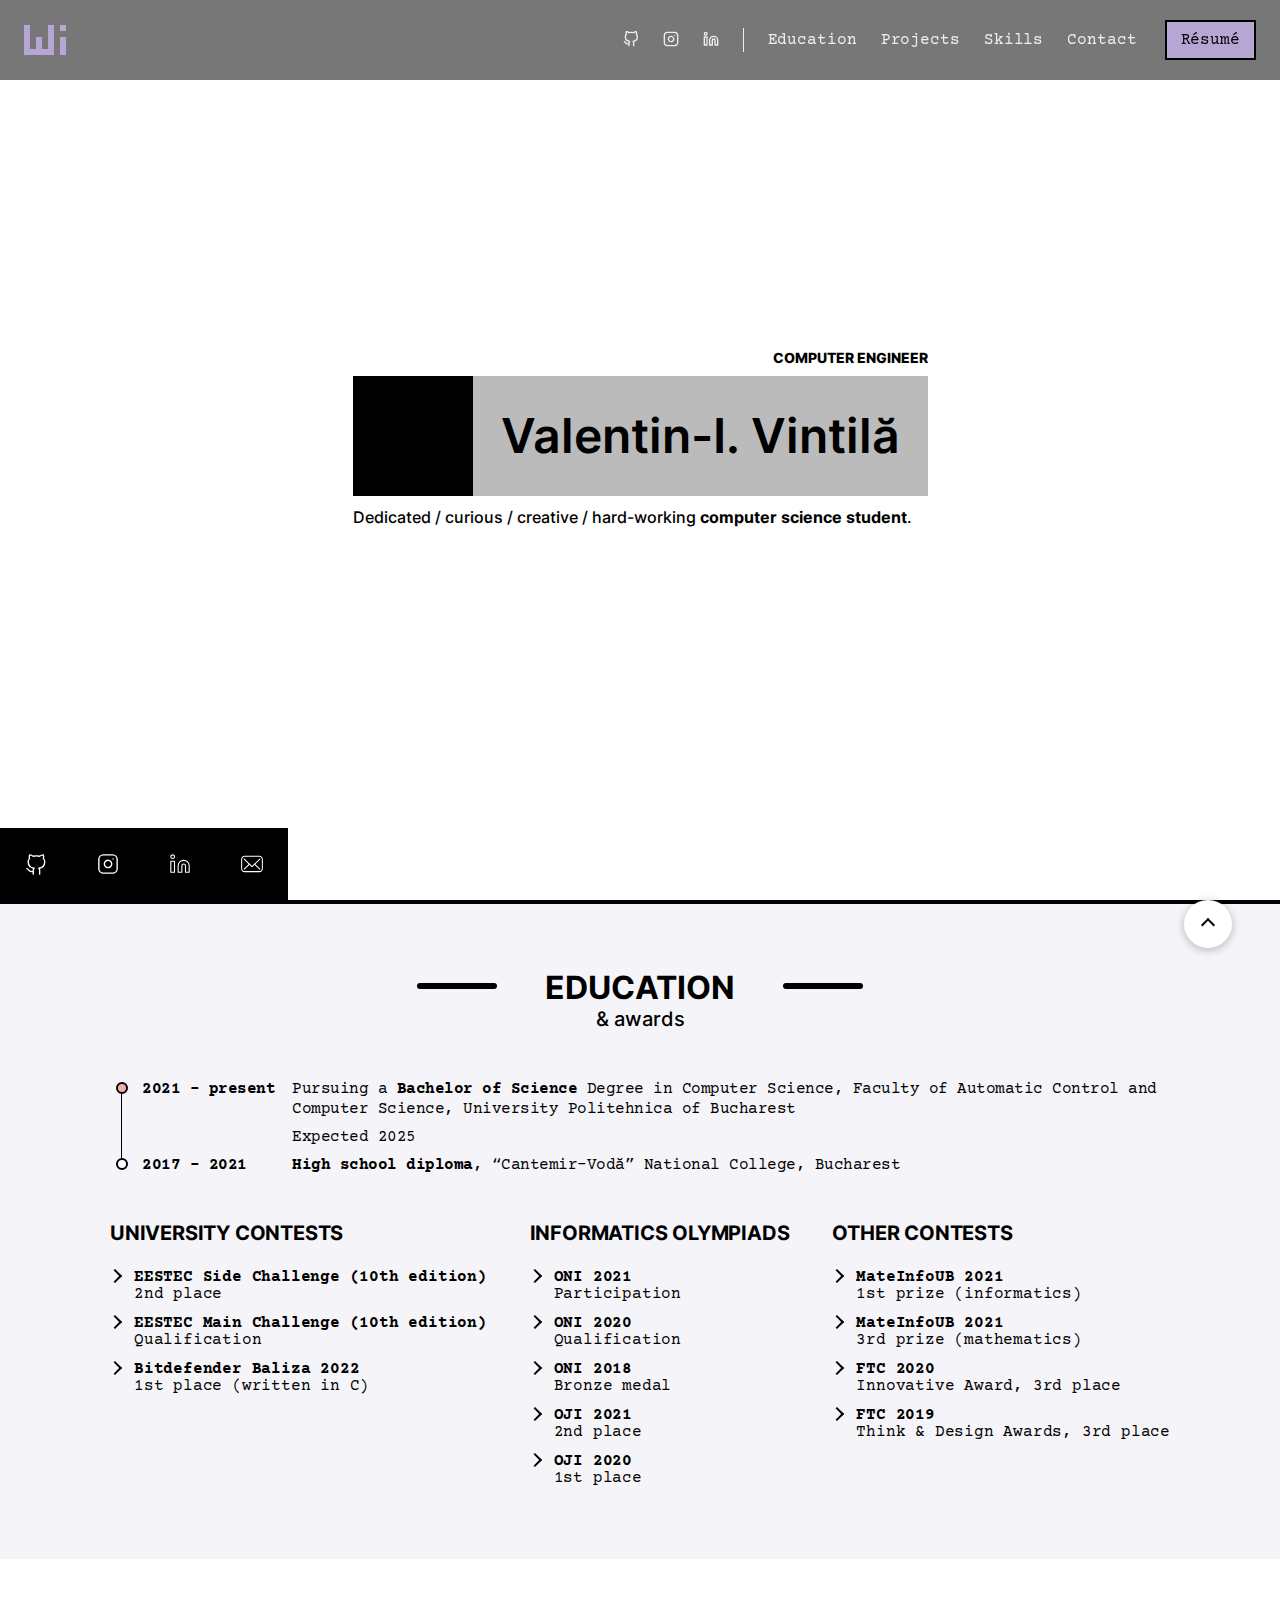
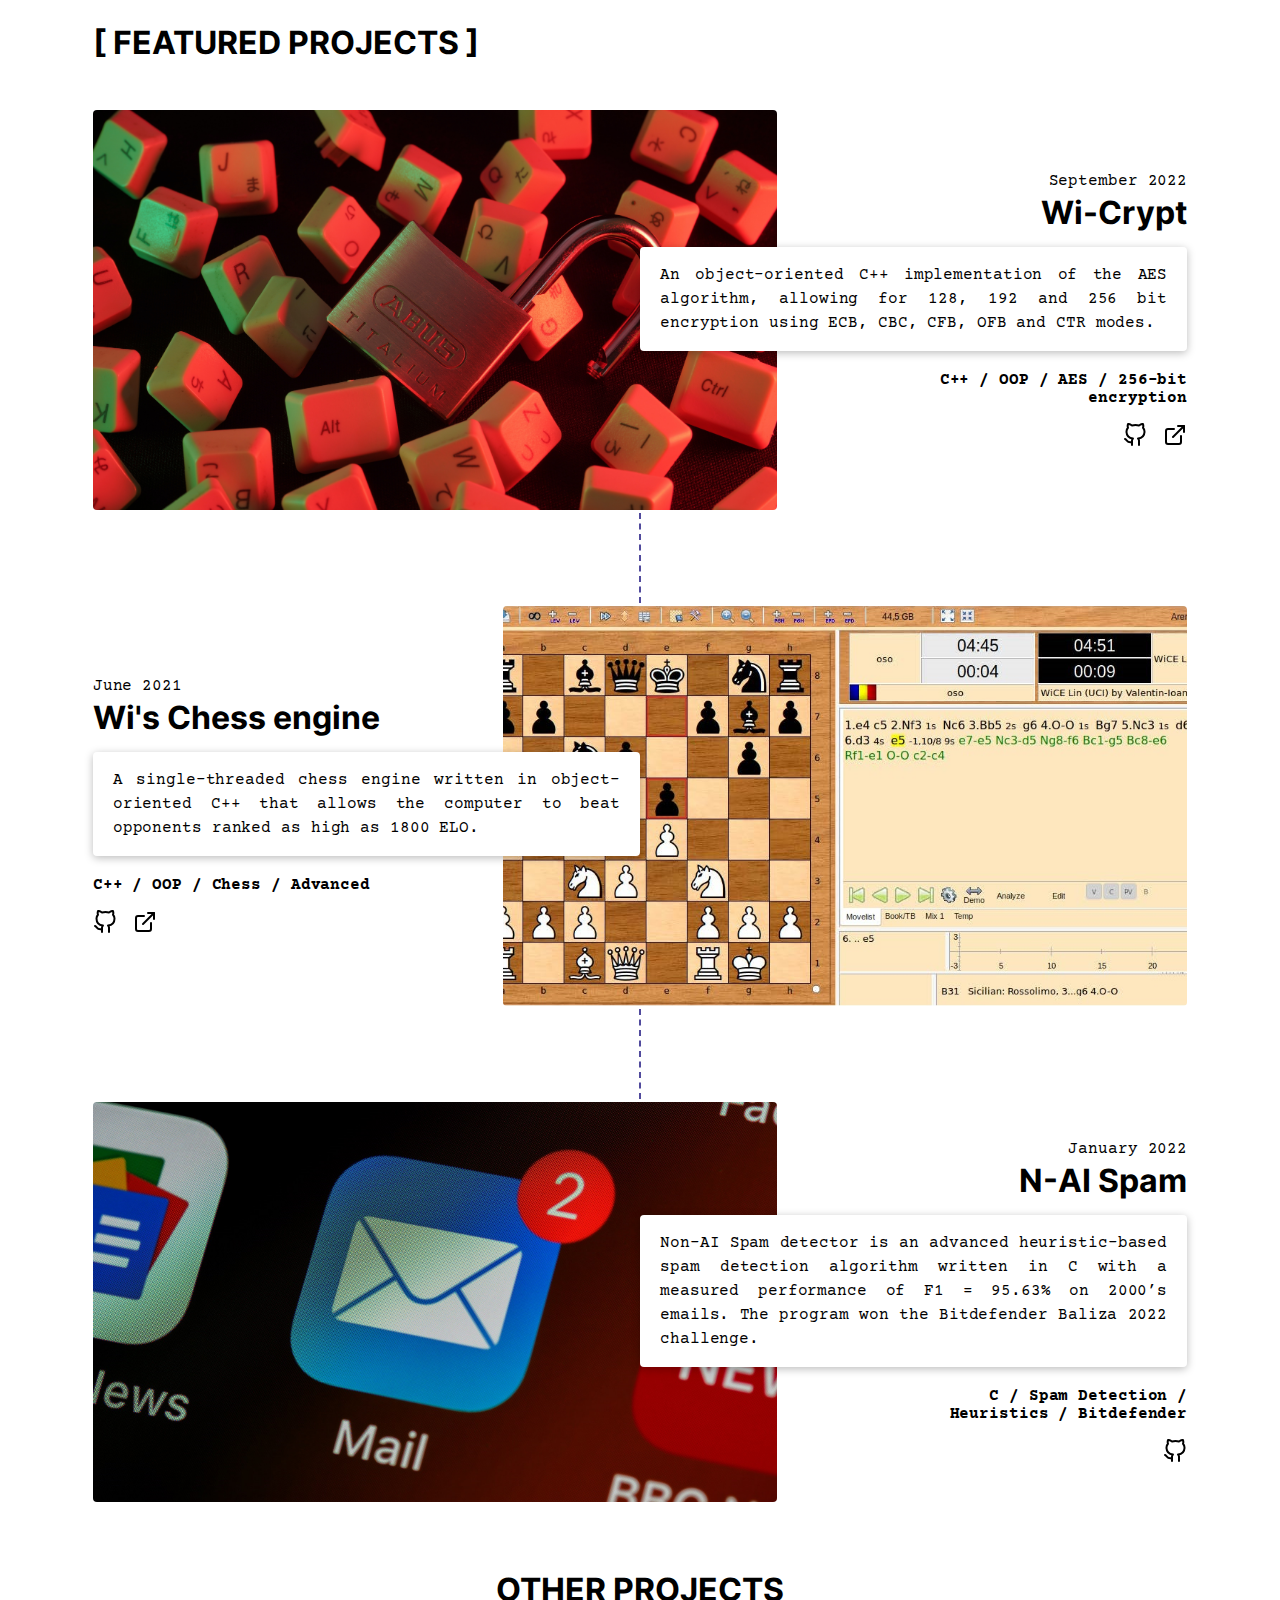
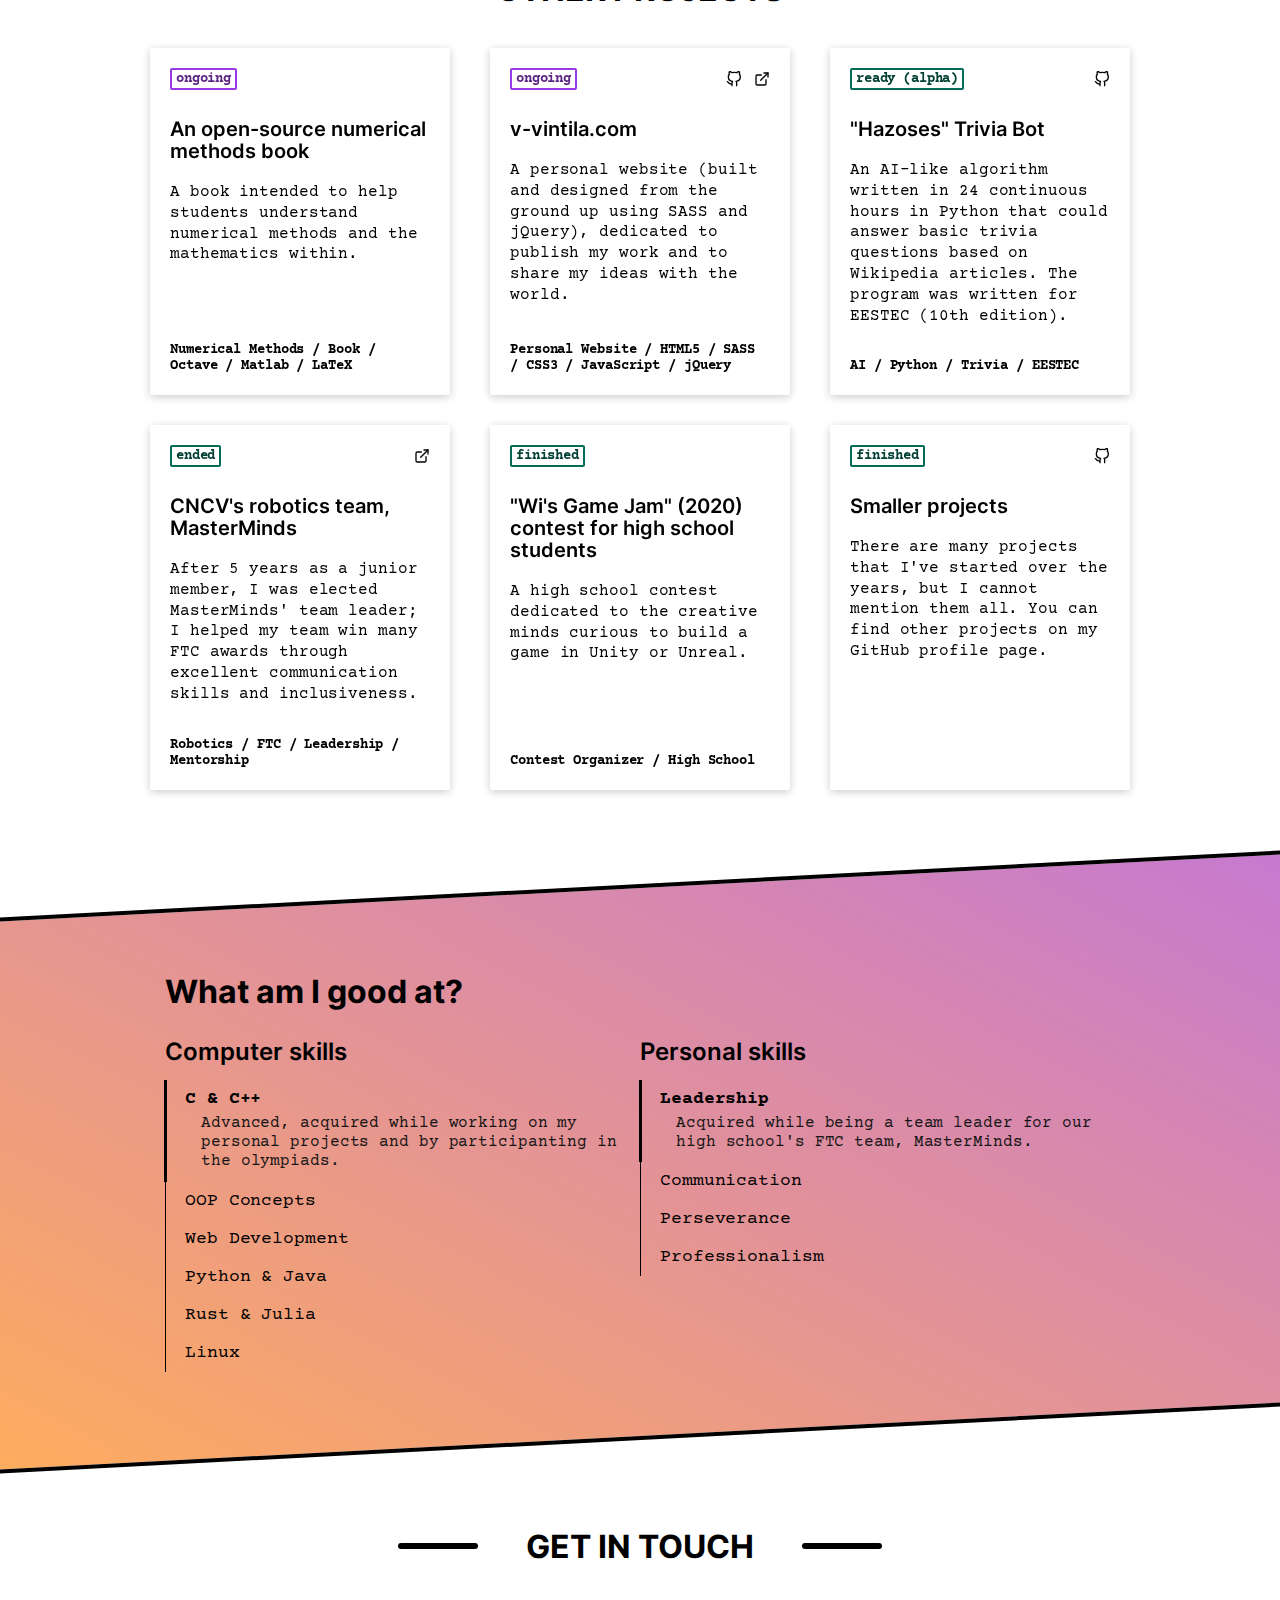
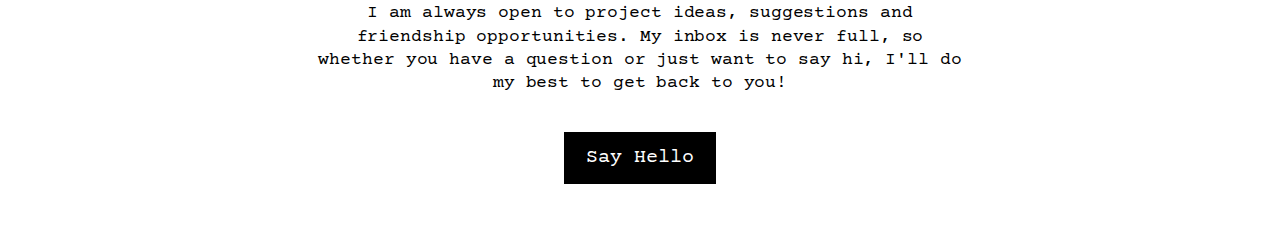
==== commit 8eb0bbae: "add projects" ====
--- a/index.html
+++ b/index.html
@@ -232,7 +232,7 @@
                                     </div>
                                     <div class="tags">C++ / OOP / AES / 256-bit encryption</div>
                                     <div class="links">
-                                        <a href="https://www.github.com/w1bb" class="to-github">
+                                        <a href="https://github.com/w1bb/Wi-Crypt" class="to-github">
                                             <svg xmlns="http://www.w3.org/2000/svg" role="img" viewBox="0 0 24 24" fill="none" stroke="black" stroke-width="2" stroke-linecap="round" stroke-linejoin="round" class="feather feather-github"><title>GitHub</title><path d="M9 19c-5 1.5-5-2.5-7-3m14 6v-3.87a3.37 3.37 0 0 0-.94-2.61c3.14-.35 6.44-1.54 6.44-7A5.44 5.44 0 0 0 20 4.77 5.07 5.07 0 0 0 19.91 1S18.73.65 16 2.48a13.38 13.38 0 0 0-7 0C6.27.65 5.09 1 5.09 1A5.07 5.07 0 0 0 5 4.77a5.44 5.44 0 0 0-1.5 3.78c0 5.42 3.3 6.61 6.44 7A3.37 3.37 0 0 0 9 18.13V22"></path></svg>
                                         </a>
                                         <a href="https://en.wikipedia.org/wiki/Advanced_Encryption_Standard" class="to-github">
@@ -251,7 +251,7 @@
                                     </div>
                                     <div class="tags">C++ / OOP / Chess / Advanced</div>
                                     <div class="links">
-                                        <a href="https://www.github.com/w1bb" class="to-github">
+                                        <a href="https://github.com/w1bb/WICE" class="to-github">
                                             <svg xmlns="http://www.w3.org/2000/svg" role="img" viewBox="0 0 24 24" fill="none" stroke="black" stroke-width="2" stroke-linecap="round" stroke-linejoin="round" class="feather feather-github"><title>GitHub</title><path d="M9 19c-5 1.5-5-2.5-7-3m14 6v-3.87a3.37 3.37 0 0 0-.94-2.61c3.14-.35 6.44-1.54 6.44-7A5.44 5.44 0 0 0 20 4.77 5.07 5.07 0 0 0 19.91 1S18.73.65 16 2.48a13.38 13.38 0 0 0-7 0C6.27.65 5.09 1 5.09 1A5.07 5.07 0 0 0 5 4.77a5.44 5.44 0 0 0-1.5 3.78c0 5.42 3.3 6.61 6.44 7A3.37 3.37 0 0 0 9 18.13V22"></path></svg>
                                         </a>
                                         <a href="https://en.wikipedia.org/wiki/Chess_engine" class="to-github">
@@ -269,7 +269,7 @@
                                         Non-AI Spam detector is an advanced heuristic-based spam detection algorithm written in C with a measured performance of F1 = 95.63% on 2000’s emails. The program won the Bitdefender Baliza 2022 challenge.                                    </div>
                                     <div class="tags">C / Spam Detection / Heuristics / Bitdefender</div>
                                     <div class="links">
-                                        <a href="https://www.github.com/w1bb" class="to-github">
+                                        <a href="https://github.com/w1bb/N-AI-Spam" class="to-github">
                                             <svg xmlns="http://www.w3.org/2000/svg" role="img" viewBox="0 0 24 24" fill="none" stroke="black" stroke-width="2" stroke-linecap="round" stroke-linejoin="round" class="feather feather-github"><title>GitHub</title><path d="M9 19c-5 1.5-5-2.5-7-3m14 6v-3.87a3.37 3.37 0 0 0-.94-2.61c3.14-.35 6.44-1.54 6.44-7A5.44 5.44 0 0 0 20 4.77 5.07 5.07 0 0 0 19.91 1S18.73.65 16 2.48a13.38 13.38 0 0 0-7 0C6.27.65 5.09 1 5.09 1A5.07 5.07 0 0 0 5 4.77a5.44 5.44 0 0 0-1.5 3.78c0 5.42 3.3 6.61 6.44 7A3.37 3.37 0 0 0 9 18.13V22"></path></svg>
                                         </a>
                                     </div>
@@ -303,7 +303,7 @@
                                         <div class="top-bar">
                                             <div class="status og">ongoing</div>
                                             <div class="links">
-                                                <a href="https://www.github.com/w1bb" class="to-github">
+                                                <a href="https://github.com/w1bb/v-vintila" class="to-github">
                                                     <svg xmlns="http://www.w3.org/2000/svg" role="img" viewBox="0 0 24 24" fill="none" stroke="black" stroke-width="2" stroke-linecap="round" stroke-linejoin="round" class="feather feather-github"><title>GitHub</title><path d="M9 19c-5 1.5-5-2.5-7-3m14 6v-3.87a3.37 3.37 0 0 0-.94-2.61c3.14-.35 6.44-1.54 6.44-7A5.44 5.44 0 0 0 20 4.77 5.07 5.07 0 0 0 19.91 1S18.73.65 16 2.48a13.38 13.38 0 0 0-7 0C6.27.65 5.09 1 5.09 1A5.07 5.07 0 0 0 5 4.77a5.44 5.44 0 0 0-1.5 3.78c0 5.42 3.3 6.61 6.44 7A3.37 3.37 0 0 0 9 18.13V22"></path></svg>
                                                 </a>
                                                 <a href="https://v-vintila.com" class="">
@@ -323,7 +323,7 @@
                                         <div class="top-bar">
                                             <div class="status done">ready (alpha)</div>
                                             <div class="links">
-                                                <a href="https://www.github.com/w1bb" class="to-github">
+                                                <a href="https://github.com/w1bb/Hazoses-Trivia-Bot" class="to-github">
                                                     <svg xmlns="http://www.w3.org/2000/svg" role="img" viewBox="0 0 24 24" fill="none" stroke="black" stroke-width="2" stroke-linecap="round" stroke-linejoin="round" class="feather feather-github"><title>GitHub</title><path d="M9 19c-5 1.5-5-2.5-7-3m14 6v-3.87a3.37 3.37 0 0 0-.94-2.61c3.14-.35 6.44-1.54 6.44-7A5.44 5.44 0 0 0 20 4.77 5.07 5.07 0 0 0 19.91 1S18.73.65 16 2.48a13.38 13.38 0 0 0-7 0C6.27.65 5.09 1 5.09 1A5.07 5.07 0 0 0 5 4.77a5.44 5.44 0 0 0-1.5 3.78c0 5.42 3.3 6.61 6.44 7A3.37 3.37 0 0 0 9 18.13V22"></path></svg>
                                                 </a>
                                             </div>
@@ -342,9 +342,6 @@
                                         <div class="top-bar">
                                             <div class="status done">ended</div>
                                             <div class="links">
-                                                <a href="https://www.github.com/w1bb" class="to-github">
-                                                    <svg xmlns="http://www.w3.org/2000/svg" role="img" viewBox="0 0 24 24" fill="none" stroke="black" stroke-width="2" stroke-linecap="round" stroke-linejoin="round" class="feather feather-github"><title>GitHub</title><path d="M9 19c-5 1.5-5-2.5-7-3m14 6v-3.87a3.37 3.37 0 0 0-.94-2.61c3.14-.35 6.44-1.54 6.44-7A5.44 5.44 0 0 0 20 4.77 5.07 5.07 0 0 0 19.91 1S18.73.65 16 2.48a13.38 13.38 0 0 0-7 0C6.27.65 5.09 1 5.09 1A5.07 5.07 0 0 0 5 4.77a5.44 5.44 0 0 0-1.5 3.78c0 5.42 3.3 6.61 6.44 7A3.37 3.37 0 0 0 9 18.13V22"></path></svg>
-                                                </a>
                                                 <a href="https://www.cncv.ro/cncv-150-ani/gala-aniversara-150-ani/" class="to-other">
                                                     <svg xmlns="http://www.w3.org/2000/svg" role="img" viewBox="0 0 24 24" fill="none" stroke="black" stroke-width="2" stroke-linecap="round" stroke-linejoin="round" class="feather feather-external-link"><title>External Link</title><path d="M18 13v6a2 2 0 0 1-2 2H5a2 2 0 0 1-2-2V8a2 2 0 0 1 2-2h6"></path><polyline points="15 3 21 3 21 9"></polyline><line x1="10" y1="14" x2="21" y2="3"></line></svg>
                                                 </a>
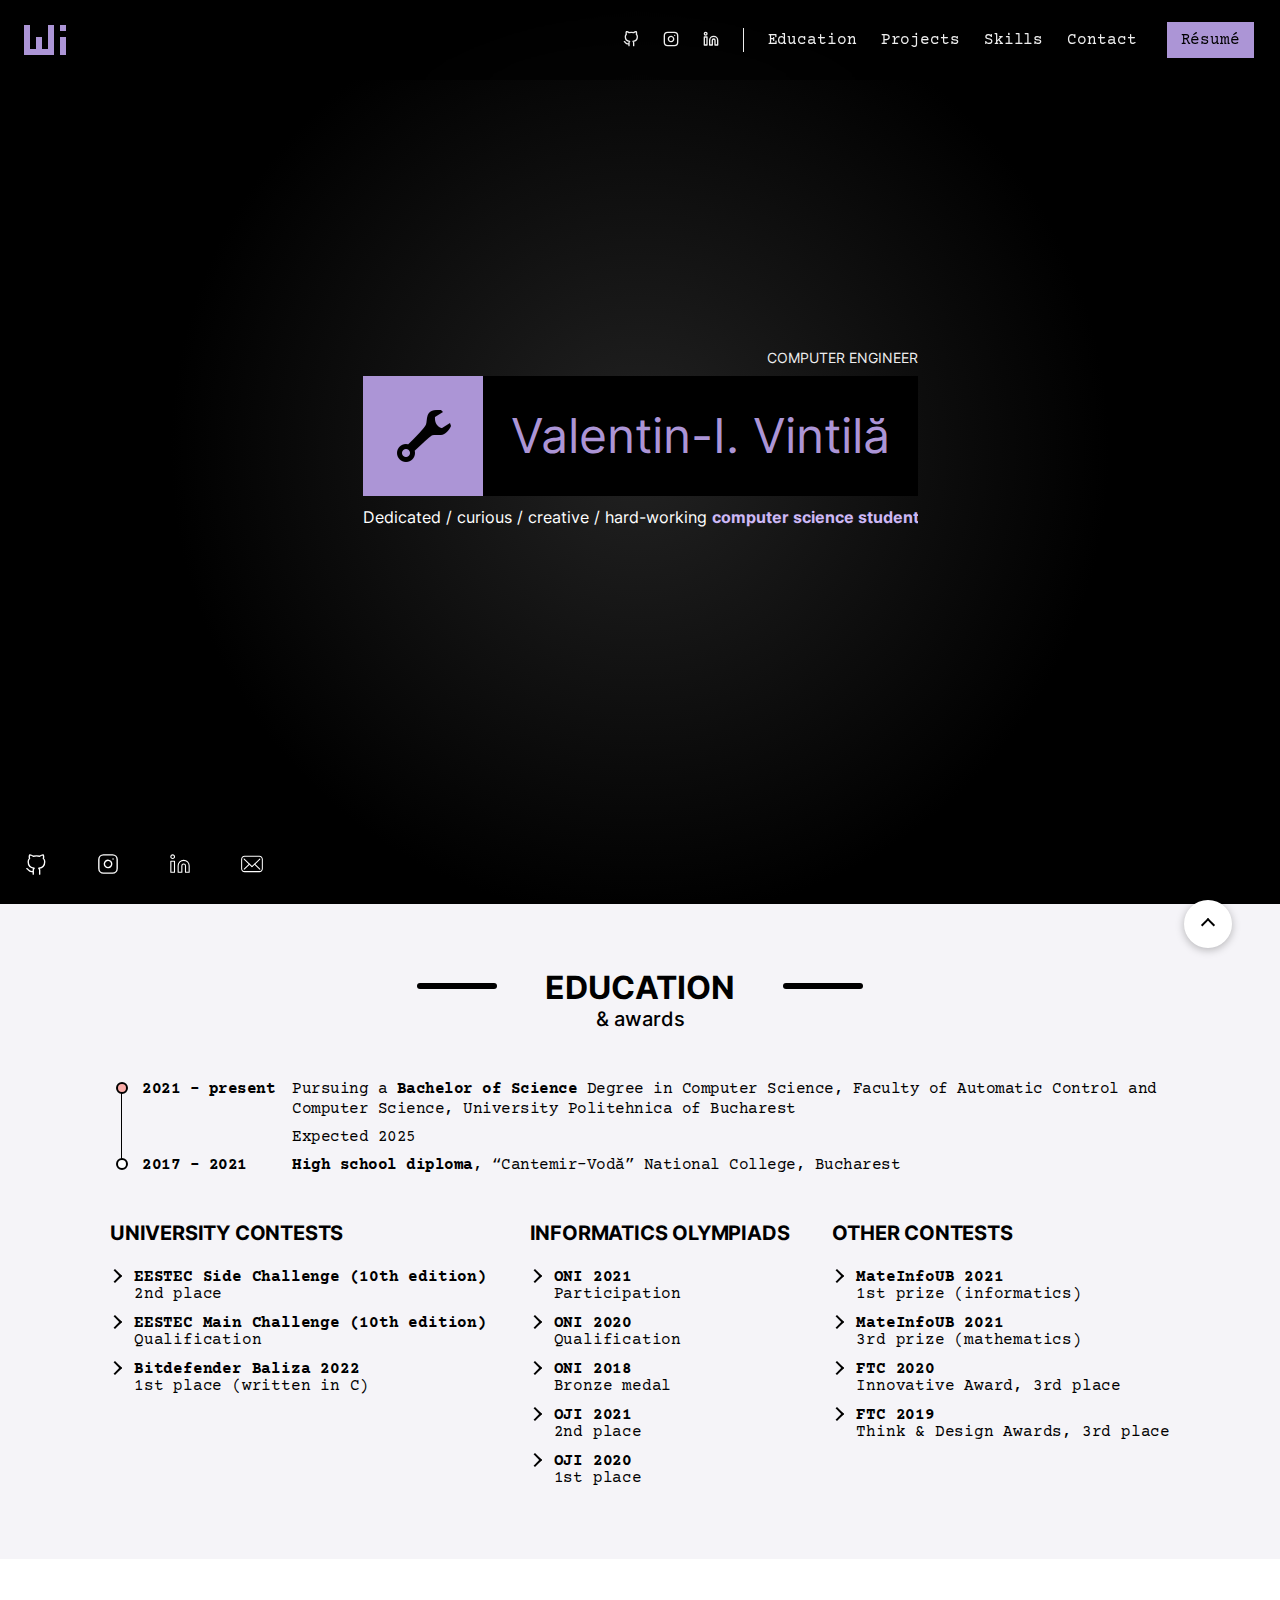
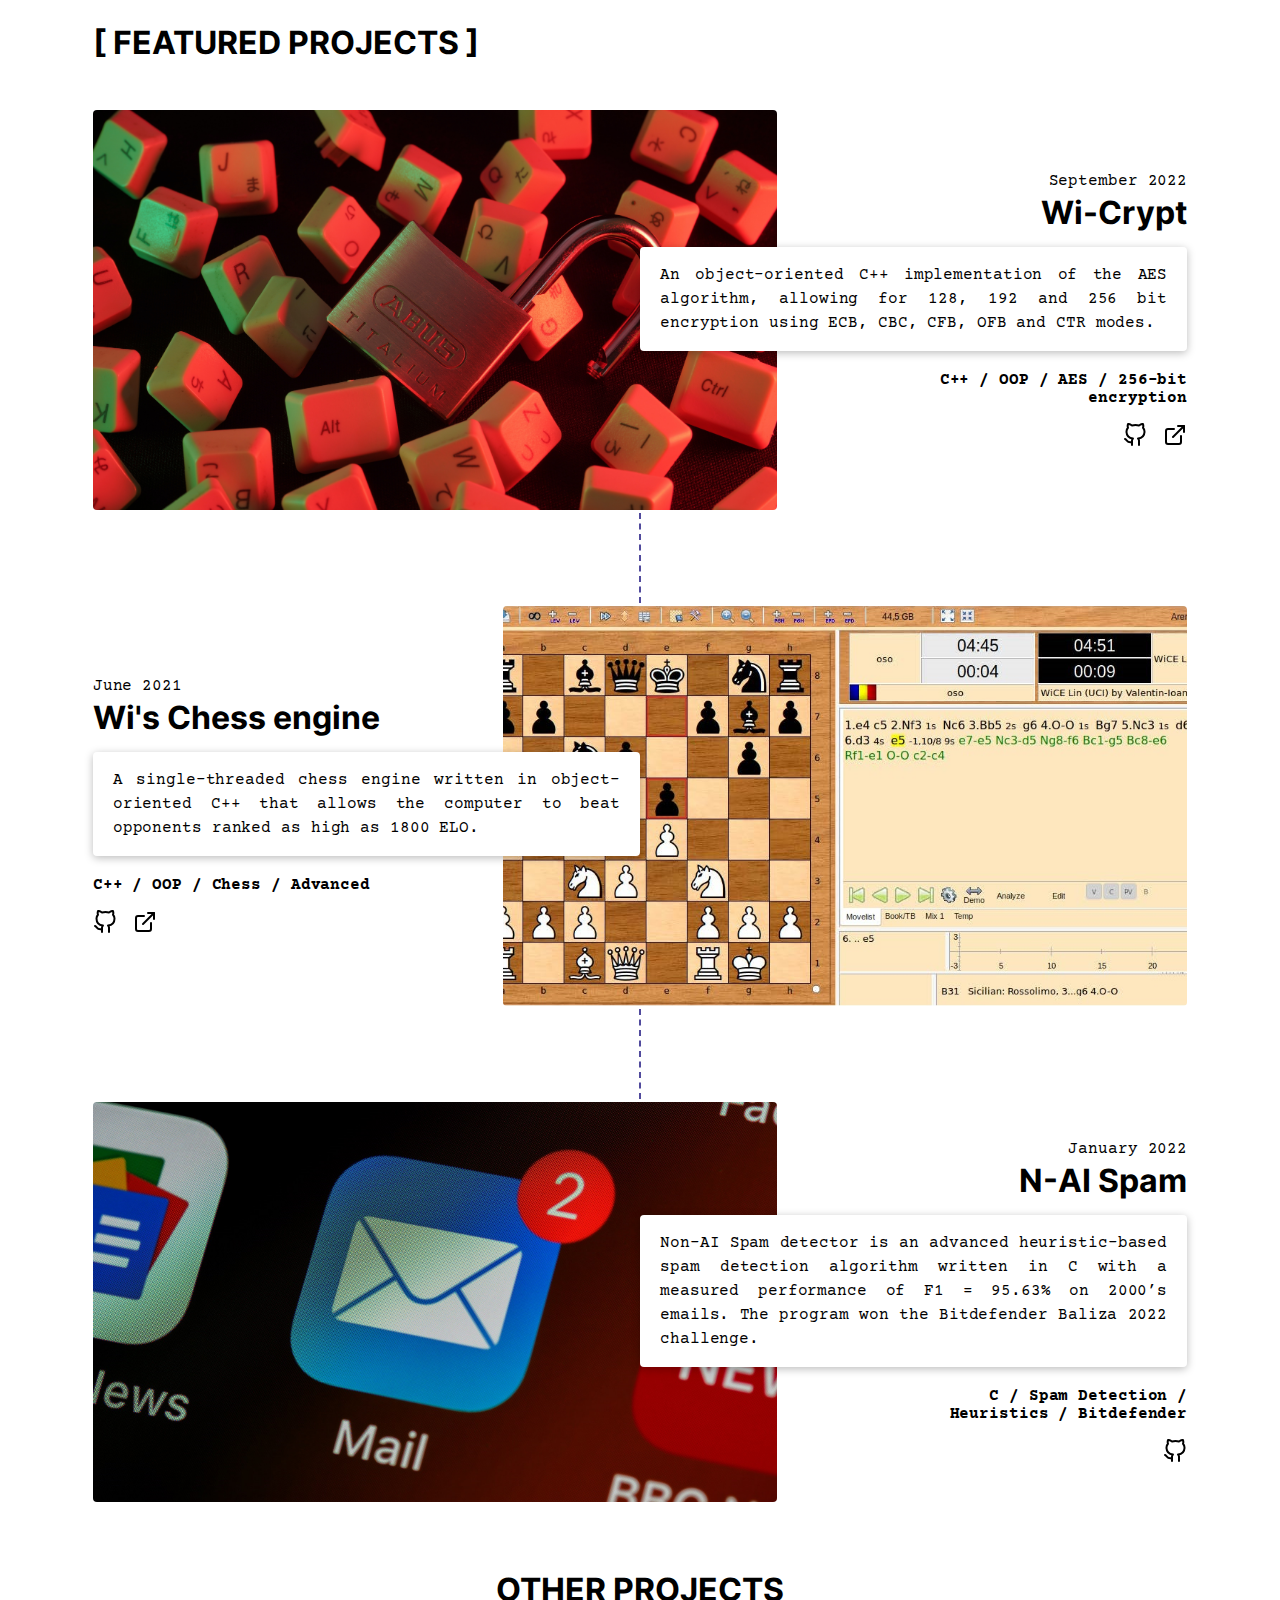
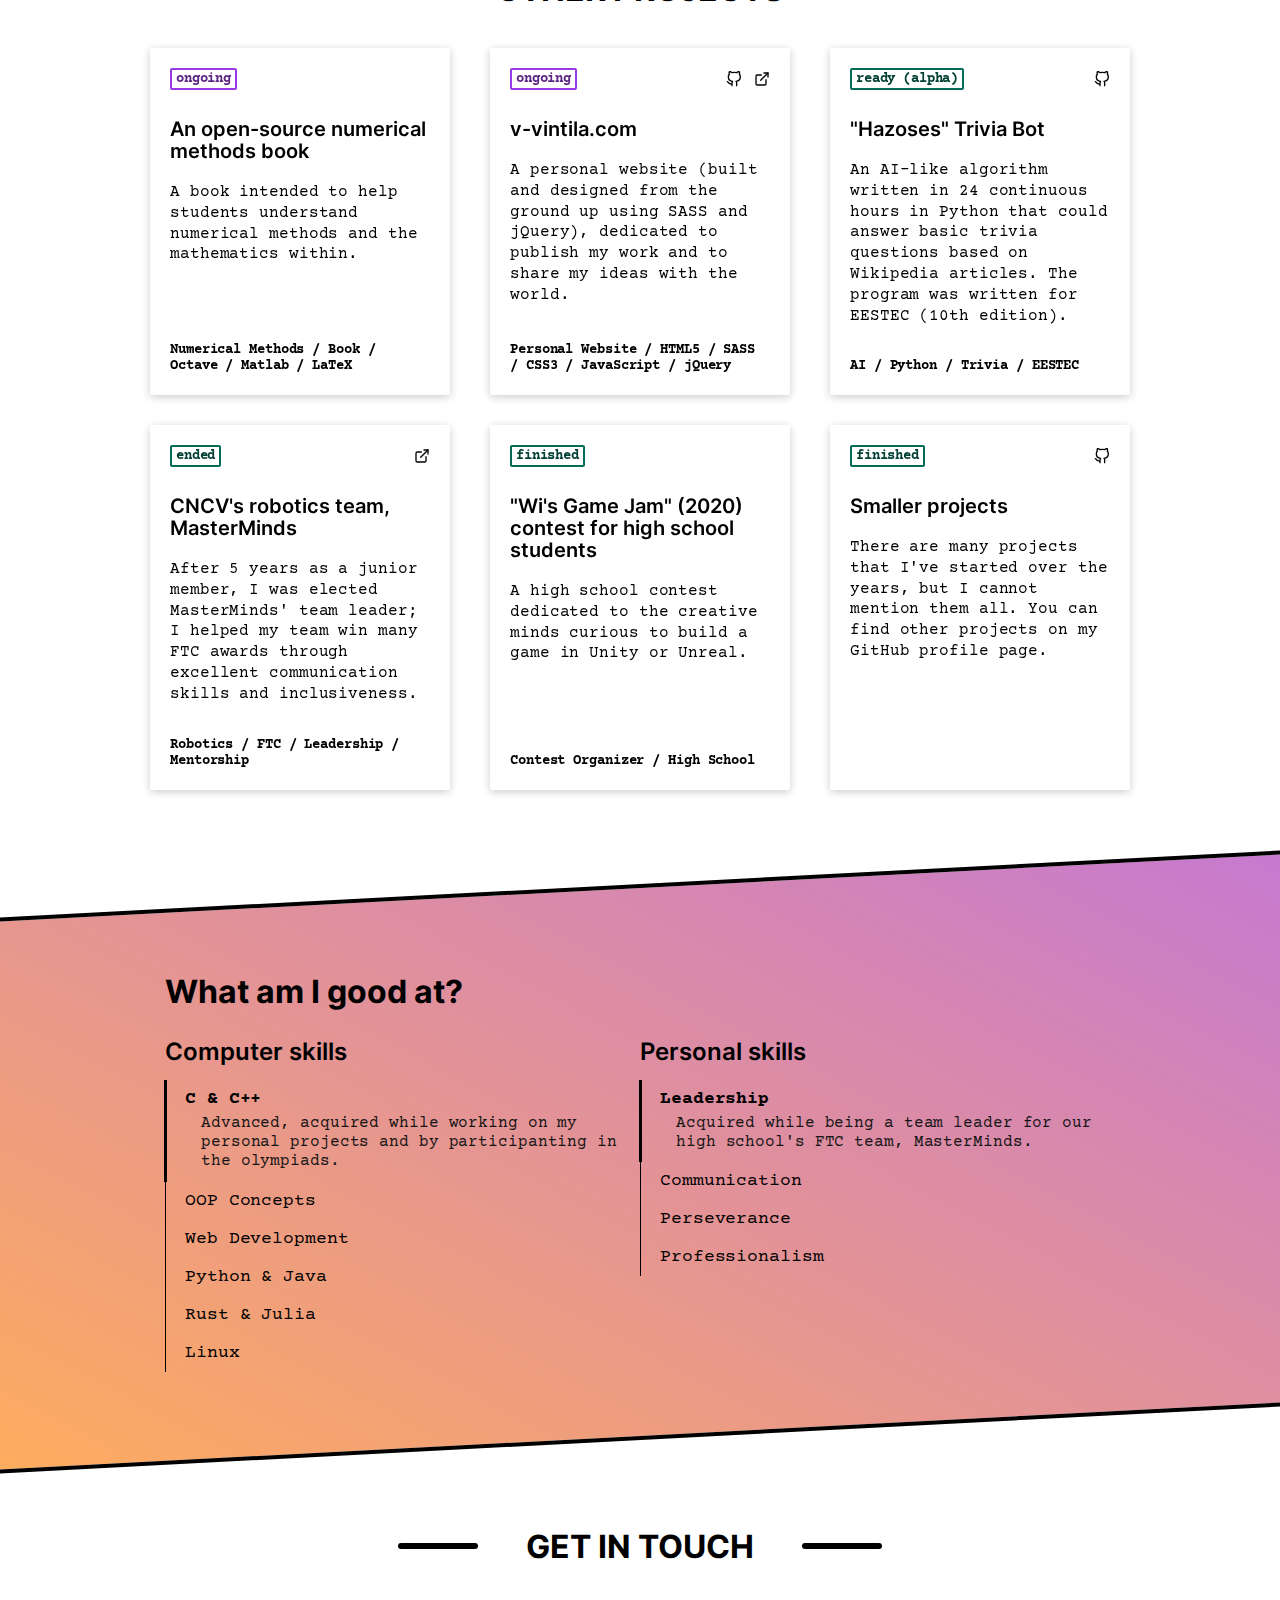
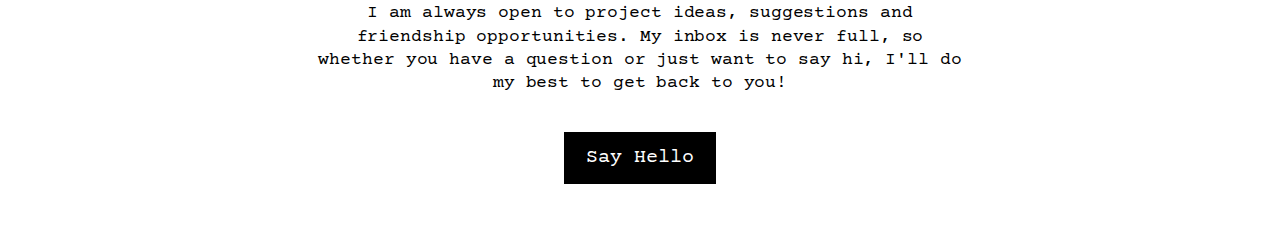
==== commit c42982aa: "fixed front page forever" ====
--- a/index.html
+++ b/index.html
@@ -109,6 +109,7 @@
                             <div class="img-wrapper"></div>
                             <div class="name-wrapper">
                                 <div class="name">Valentin-I. Vintilă</div>
+                                <div class="other-name">Valentin V.</div>
                             </div>
                             <div class="position-wrapper">
                                 <div class="position">Computer Engineer</div>
@@ -116,8 +117,8 @@
                             <div class="marquee-wrapper">
                                 <div class="marquee">
                                     <div>
-                                        <span>Dedicated / curious / creative / hard-working <b>computer science student</b>.</span>
-                                        <span>Dedicated / curious / creative / hard-working <b>computer science student</b>.</span>
+                                        <span class="first">Dedicated / curious / creative / hard-working <b>computer science student</b>.</span>
+                                        <span class="second">Dedicated / curious / creative / hard-working <b>computer science student</b>.</span>
                                     </div>
                                 </div>
                             </div>
--- a/css/style.css
+++ b/css/style.css
@@ -79,6 +79,22 @@
   }
   100% {
     left: -110%;
+  }
+}
+@keyframes marquee-780 {
+  0% {
+    left: 0;
+  }
+  100% {
+    left: -125%;
+  }
+}
+@keyframes marquee-450 {
+  0% {
+    left: 0;
+  }
+  100% {
+    left: -125%;
   }
 }
 html {
@@ -124,7 +140,7 @@
 #index #index-nav-top .logo a svg {
   width: 42px;
   height: 30px;
-  fill: #b6a6d3;
+  fill: #ac95d6;
   transition: fill 0.3s cubic-bezier(0.7, 0, 0.2, 1);
 }
 #index #index-nav-top .real-options {
@@ -222,7 +238,7 @@
   transition: transform 0.3s cubic-bezier(0.7, 0, 0.2, 1), background-color 0.3s cubic-bezier(0.7, 0, 0.2, 1);
   transform-origin: 100% 50%;
   box-sizing: border-box;
-  background-color: #b6a6d3;
+  background-color: #ac95d6;
 }
 #index #index-nav-top .download-resume a:hover::before {
   transform: scale3d(0, 1, 1);
@@ -334,11 +350,15 @@
     flex-grow: 0;
     width: 100%;
     height: 2px;
-    background-color: #000;
+    background-color: #eee;
+    transition: background-color 0.3s cubic-bezier(0.7, 0, 0.2, 1);
     border-radius: 2px;
   }
   #index #index-nav-top.scrolled .download-resume {
     padding-left: 16px;
+  }
+  #index #index-nav-top.scrolled #burger-menu-icon .line {
+    background-color: #000;
   }
 }
 @media screen and (max-width: 500px) {
@@ -416,7 +436,7 @@
 
 @media screen and (max-width: 480px) {
   #index #go-to-top {
-    bottom: -32px;
+    bottom: -48px;
     right: 32px;
   }
   #index #go-to-top.visible {
@@ -435,12 +455,7 @@
 #index #index-content #front-page #front-page-img {
   height: 100%;
   width: 100%;
-  backgroud: red;
-  background-image: url("../img/pexels-eberhard-grossgasteiger-1097491.jpg");
-  background-size: 1920px;
-  background-repeat: no-repeat;
-  background-position-y: 23%;
-  background-position-x: center;
+  background: radial-gradient(circle closest-corner at center 50%, #222, black 60%) no-repeat;
 }
 #index #index-content #front-page #front-page-img .over-filter {
   width: 100%;
@@ -450,7 +465,7 @@
   position: absolute;
   bottom: 0;
   left: 0;
-  background-image: linear-gradient(45deg, #7b4397, #dc2430);
+  background-image: linear-gradient(45deg, #7330f0, #7b4397, #7330f0);
   display: flex;
   justify-content: space-between;
   align-items: stretch;
@@ -462,7 +477,7 @@
   width: 72px;
   height: 72px;
   background-color: #000;
-  transition: all 0.25s ease-out;
+  transition: background-color 0.25s ease-out;
   flex-shrink: 0;
   flex-grow: 0;
 }
@@ -488,12 +503,15 @@
   display: flex;
   justify-content: space-between;
   align-items: stretch;
-  background-color: rgba(0, 0, 0, 0.2666666667);
+  background-color: #000;
 }
 #index #index-content #front-page .front-page-name-wrapper .front-page-name .img-wrapper {
   width: 120px;
   height: 120px;
-  background-color: #000;
+  background-color: #ac95d6;
+  background-image: url("../img/icons/icons8-support-64.png");
+  background-repeat: no-repeat;
+  background-position: center;
   flex-shrink: 0;
   flex-grow: 0;
 }
@@ -504,10 +522,13 @@
   align-items: center;
 }
 #index #index-content #front-page .front-page-name-wrapper .front-page-name .name-wrapper .name {
-  color: #000;
+  color: #ac95d6;
   line-height: 1;
-  font-weight: 600;
+  font-weight: 400;
   font-size: 48px;
+}
+#index #index-content #front-page .front-page-name-wrapper .front-page-name .name-wrapper .other-name {
+  display: none;
 }
 #index #index-content #front-page .front-page-name-wrapper .front-page-name .position-wrapper {
   width: 100%;
@@ -517,9 +538,10 @@
   justify-content: flex-end;
   align-items: center;
   line-height: 1;
-  font-weight: 800;
+  font-weight: 400;
   font-size: 14px;
   text-transform: uppercase;
+  color: #eee;
 }
 #index #index-content #front-page .front-page-name-wrapper .front-page-name .marquee-wrapper {
   width: 100%;
@@ -534,6 +556,8 @@
   height: 100%;
   overflow: hidden;
   position: relative;
+  color: #fff;
+  font-weight: 400;
 }
 #index #index-content #front-page .front-page-name-wrapper .front-page-name .marquee-wrapper .marquee div {
   display: block;
@@ -548,7 +572,132 @@
   float: left;
   width: 50%;
 }
+#index #index-content #front-page .front-page-name-wrapper .front-page-name .marquee-wrapper .marquee div span b {
+  color: #cdb8f5;
+}
 
+@media screen and (max-width: 680px) {
+  #index #index-content #front-page .front-page-name-wrapper .front-page-name {
+    height: 112px;
+  }
+  #index #index-content #front-page .front-page-name-wrapper .front-page-name .img-wrapper {
+    width: 112px;
+    height: 112px;
+    background-size: 64px;
+  }
+  #index #index-content #front-page .front-page-name-wrapper .front-page-name .name-wrapper {
+    padding-left: 24px;
+    padding-right: 24px;
+  }
+  #index #index-content #front-page .front-page-name-wrapper .front-page-name .name-wrapper .name {
+    font-size: 36px;
+    line-height: 1.1;
+    text-align: right;
+  }
+  #index #index-content #front-page .front-page-name-wrapper .front-page-name .marquee-wrapper .marquee div {
+    width: 250%;
+    animation: marquee-780 16s linear infinite;
+  }
+}
+@media screen and (max-width: 520px) {
+  #index #index-content #front-page .front-page-name-wrapper {
+    width: calc(100% - 32px);
+  }
+  #index #index-content #front-page .front-page-name-wrapper .front-page-name .name-wrapper {
+    width: 100%;
+    box-sizing: border-box;
+  }
+  #index #index-content #front-page .front-page-name-wrapper .front-page-name .name-wrapper .name {
+    display: none;
+  }
+  #index #index-content #front-page .front-page-name-wrapper .front-page-name .name-wrapper .other-name {
+    display: block;
+    font-size: 42px;
+    color: #ac95d6;
+    font-weight: 400;
+  }
+  #index #index-content #front-page .front-page-name-wrapper .front-page-name .marquee-wrapper {
+    bottom: -64px;
+    height: auto;
+  }
+  #index #index-content #front-page .front-page-name-wrapper .front-page-name .marquee-wrapper .marquee {
+    position: static;
+    height: auto;
+  }
+  #index #index-content #front-page .front-page-name-wrapper .front-page-name .marquee-wrapper .marquee div {
+    position: static;
+    animation: none;
+    height: auto;
+    width: 100%;
+    box-sizing: border-box;
+    padding: 0 24px;
+  }
+  #index #index-content #front-page .front-page-name-wrapper .front-page-name .marquee-wrapper .marquee div span.first {
+    display: block;
+    width: 100%;
+    text-align: center;
+    line-height: 1.5;
+  }
+  #index #index-content #front-page .front-page-name-wrapper .front-page-name .marquee-wrapper .marquee div span.first b {
+    color: #eee;
+  }
+  #index #index-content #front-page .front-page-name-wrapper .front-page-name .marquee-wrapper .marquee div span.second {
+    display: none;
+  }
+}
+@media screen and (max-width: 450px) {
+  #index #index-content #front-page .front-page-name-wrapper .front-page-name .name-wrapper .other-name {
+    font-size: 38px;
+  }
+  #index #index-content #front-page .front-page-name-wrapper .front-page-name .marquee-wrapper {
+    bottom: -54px;
+  }
+  #index #index-content #front-page .front-page-name-wrapper .front-page-name .marquee-wrapper .marquee {
+    font-size: 14px;
+  }
+  #index #index-content #front-page .front-page-name-wrapper .front-page-name .marquee-wrapper .marquee div {
+    padding: 0 12px;
+  }
+  #index #index-content #front-page .front-page-name-wrapper .front-page-name .position-wrapper .position {
+    font-size: 13px;
+  }
+  #index #index-content #front-page .front-page-social-wrapper {
+    width: 100%;
+  }
+  #index #index-content #front-page .front-page-social-wrapper a {
+    width: 25%;
+  }
+}
+@media screen and (max-width: 400px) {
+  #index #index-content #front-page .front-page-name-wrapper .front-page-name .name-wrapper .other-name {
+    font-size: 34px;
+  }
+}
+@media screen and (max-width: 380px) {
+  #index #index-content #front-page .front-page-name-wrapper .front-page-name {
+    height: 100px;
+  }
+  #index #index-content #front-page .front-page-name-wrapper .front-page-name .img-wrapper {
+    height: 100px;
+    width: 100px;
+    background-size: 48px;
+  }
+  #index #index-content #front-page .front-page-name-wrapper .front-page-name .name-wrapper .other-name {
+    font-size: 30px;
+  }
+  #index #index-content #front-page .front-page-name-wrapper .front-page-name .marquee-wrapper .marquee div {
+    padding: 0;
+  }
+}
+@media screen and (max-width: 350px) {
+  #index #index-content #front-page .front-page-name-wrapper .front-page-name {
+    height: 90px;
+  }
+  #index #index-content #front-page .front-page-name-wrapper .front-page-name .img-wrapper {
+    height: 90px;
+    width: 90px;
+  }
+}
 #index #index-content #learn-path {
   overflow: hidden;
   background: #f5f4f8;
